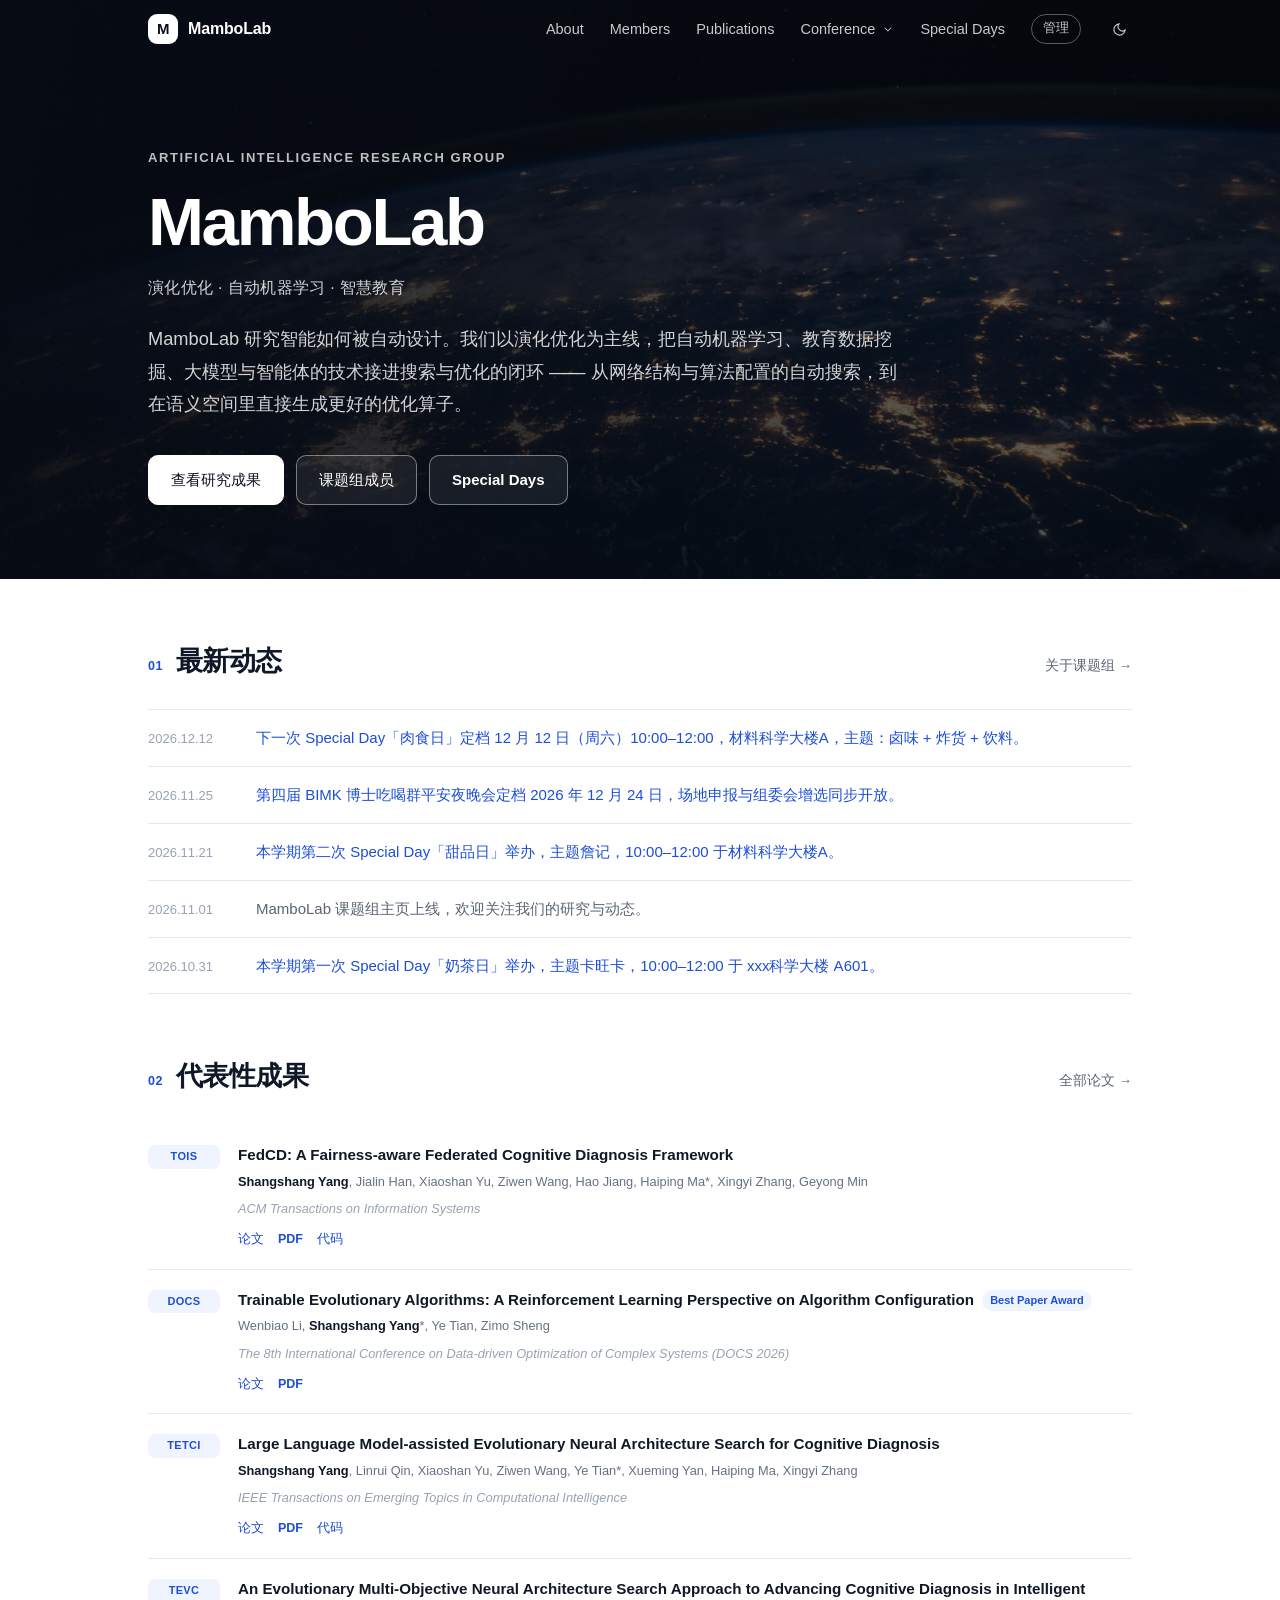
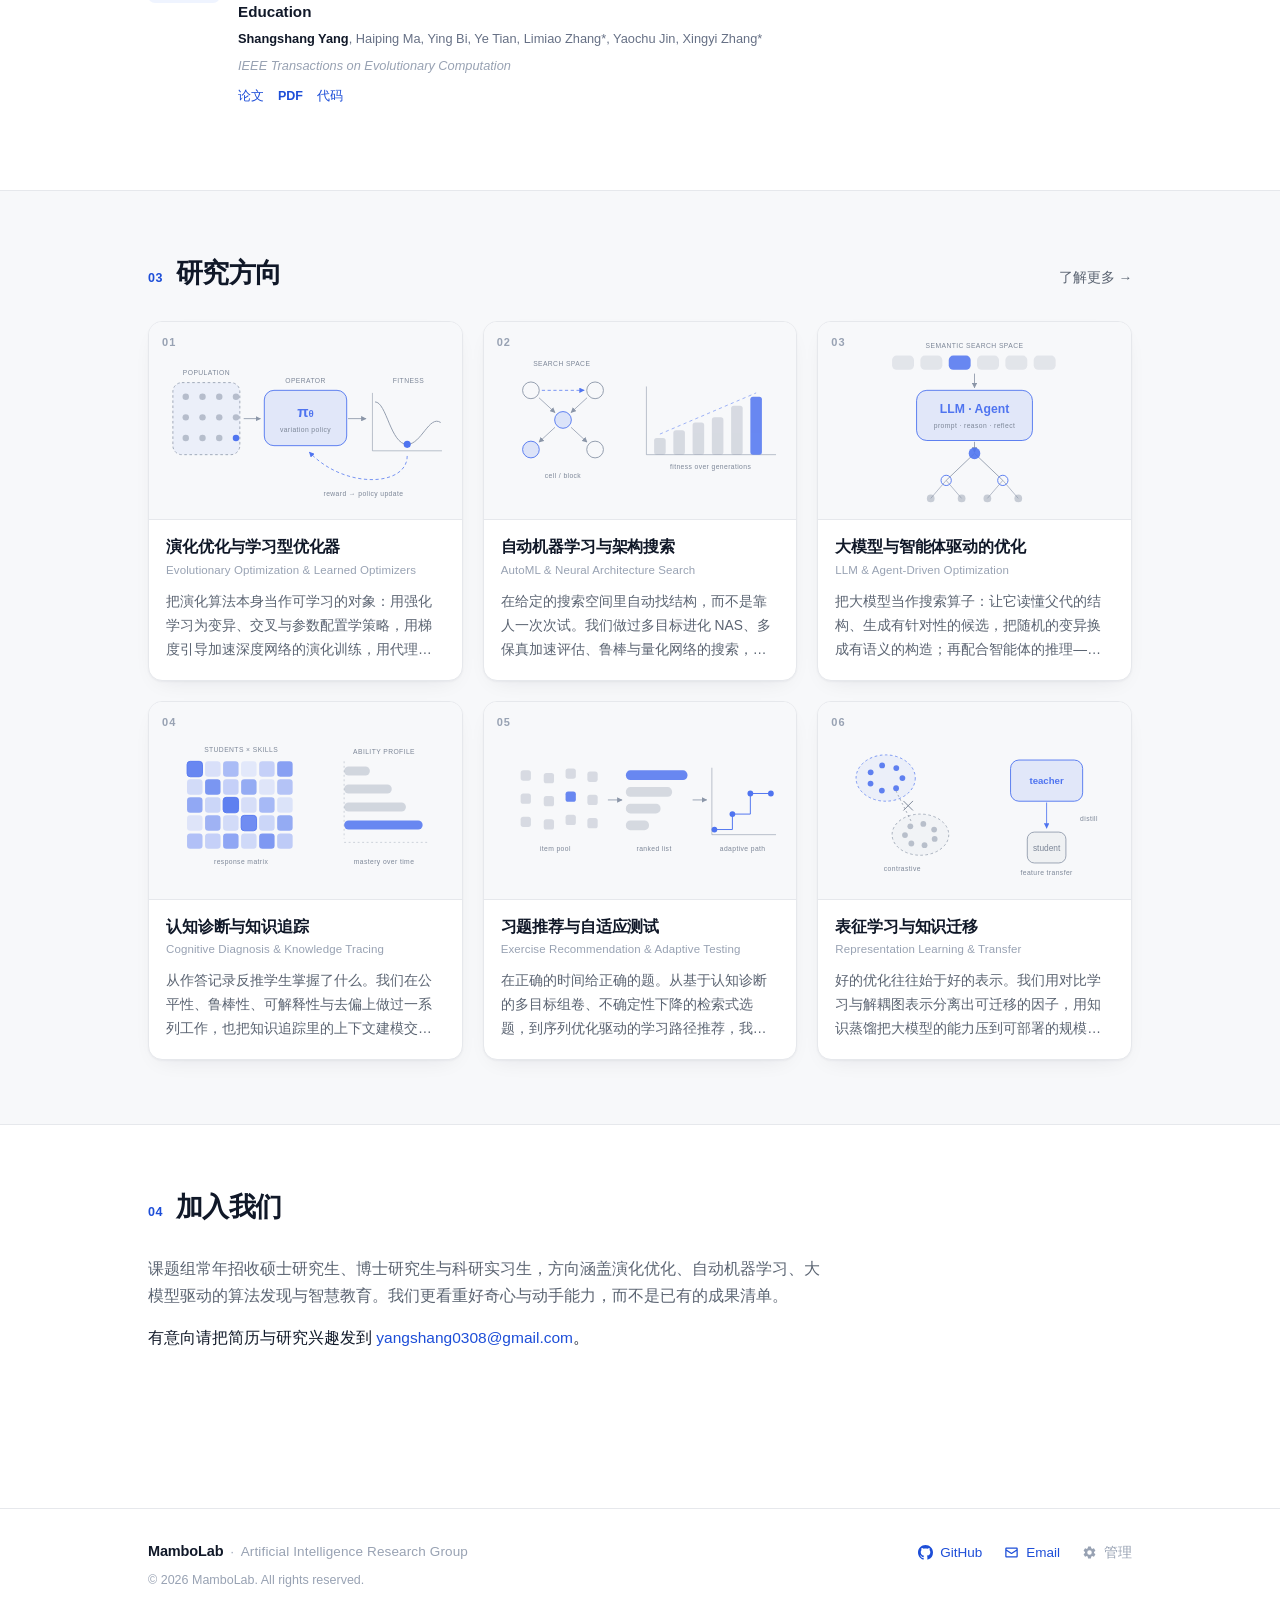
==== index.html @ 3bbcbee8 "按会议命名格式更新平安夜晚会英文全称" ====
<!DOCTYPE html>
<html lang="zh-CN">
<head>
<meta charset="UTF-8">
<meta name="viewport" content="width=device-width, initial-scale=1">
<title>MamboLab · Artificial Intelligence Research Group</title>
<meta name="description" content="MamboLab 人工智能研究组 —— 演化优化、自动机器学习与智慧教育">
<link rel="stylesheet" href="assets/style.css?v=20261125i">
<link rel="icon" href="data:image/svg+xml,<svg xmlns='http://www.w3.org/2000/svg' viewBox='0 0 100 100'><rect width='100' height='100' rx='22' fill='%23111'/><text x='50' y='68' font-size='54' font-family='sans-serif' font-weight='700' fill='%23fff' text-anchor='middle'>M</text></svg>">
<script>try{var t=localStorage.getItem('ml-theme');if(t)document.documentElement.setAttribute('data-theme',t)}catch(e){}</script>
</head>
<body class="has-hero">

<header class="nav">
  <div class="nav-inner">
    <a class="brand" href="index.html"><span class="brand-mark">M</span><span class="brand-text">MamboLab</span></a>
    <nav class="nav-links">
      <a href="about.html">About</a>
      <a href="members.html">Members</a>
      <a href="publications.html">Publications</a>
      <div class="dd dd-conf">
        <a href="conference.html">Conference</a>
        <button class="dd-caret" type="button" aria-label="展开 Conference 活动列表" aria-expanded="false" aria-haspopup="true"></button>
        <div class="dd-menu" role="menu">
          <p class="dd-label">Conference · 系列活动</p>
          <a class="dd-item" href="conference.html" role="menuitem">
            <span class="dd-item-t">Christmas Eve Banquet</span>
            <span class="dd-item-d">BIMK 博士吃喝群平安夜晚会 · 2023 起每年 12.24</span>
          </a>
          <p class="dd-more">更多活动筹备中</p>
        </div>
      </div>
      <a href="special-days.html">Special Days</a>
      <a class="admin-link" href="admin.html">管理</a>
            <button class="icon-btn" id="theme-toggle" aria-label="切换深浅色"></button>
    </nav>
  </div>
</header>

<main>
  <section class="hero on-dark">
    <div class="wrap">
      <p class="hero-kind">Artificial Intelligence Research Group</p>
      <h1>MamboLab</h1>
      <p class="zh" data-site="tagline">演化优化 · 自动机器学习 · 智慧教育</p>
      <p class="lede" data-site="description"></p>
      <div class="hero-actions">
        <a class="btn btn-primary" href="publications.html">查看研究成果</a>
        <a class="btn" href="members.html">课题组成员</a>
        <a class="btn" href="special-days.html">Special Days</a>
      </div>
    </div>
  </section>

  <section class="section">
    <div class="wrap">
      <div class="section-head">
        <h2><span class="num">01</span>最新动态</h2>
        <a class="more" href="about.html">关于课题组 →</a>
      </div>
      <ul class="news" id="news-list"></ul>
    </div>
  </section>

  <section class="section section-flush">
    <div class="wrap">
      <div class="section-head">
        <h2><span class="num">02</span>代表性成果</h2>
        <a class="more" href="publications.html">全部论文 →</a>
      </div>
      <div id="selected-pubs"></div>
    </div>
  </section>

  <section class="section section-alt">
    <div class="wrap">
      <div class="section-head">
        <h2><span class="num">03</span>研究方向</h2>
        <a class="more" href="about.html">了解更多 →</a>
      </div>
      <div class="research-grid compact" id="research-home"></div>
    </div>
  </section>

  <section class="section">
    <div class="wrap">
      <div class="section-head"><h2><span class="num">04</span>加入我们</h2></div>
      <p style="color:var(--fg-soft);font-size:15.5px;max-width:44em" data-site="join_text"></p>
      <p style="font-size:15.5px">有意向请把简历与研究兴趣发到
        <a href="mailto:yangshang0308@gmail.com" data-site-href="email" data-site="email">yangshang0308@gmail.com</a>。
      </p>
    </div>
  </section>
</main>

<footer class="footer">
  <div class="wrap-wide footer-inner">
    <div class="foot-id">
      <p class="foot-title"><span class="foot-name">MamboLab</span><span class="foot-sep">·</span><span class="foot-sub">Artificial Intelligence Research Group</span></p>
      <p class="foot-copy">© <span data-year></span> MamboLab. All rights reserved.</p>
    </div>
    <nav class="foot-links">
      <a class="foot-link" href="https://github.com/MamboAILab" target="_blank" rel="noopener">
        <svg class="foot-ico" viewBox="0 0 16 16" aria-hidden="true"><path fill="currentColor" d="M8 0C3.58 0 0 3.58 0 8c0 3.54 2.29 6.53 5.47 7.59.4.07.55-.17.55-.38 0-.19-.01-.82-.01-1.49-2.01.37-2.53-.49-2.69-.94-.09-.23-.48-.94-.82-1.13-.28-.15-.68-.52-.01-.53.63-.01 1.08.58 1.23.82.72 1.21 1.87.87 2.33.66.07-.52.28-.87.51-1.07-1.78-.2-3.64-.89-3.64-3.95 0-.87.31-1.59.82-2.15-.08-.2-.36-1.02.08-2.12 0 0 .67-.21 2.2.82.64-.18 1.32-.27 2-.27.68 0 1.36.09 2 .27 1.53-1.04 2.2-.82 2.2-.82.44 1.1.16 1.92.08 2.12.51.56.82 1.27.82 2.15 0 3.07-1.87 3.75-3.65 3.95.29.25.54.73.54 1.48 0 1.07-.01 1.93-.01 2.2 0 .21.15.46.55.38A8.013 8.013 0 0 0 16 8c0-4.42-3.58-8-8-8z"/></svg><span>GitHub</span>
      </a>
      <a class="foot-link" href="mailto:yangshang0308@gmail.com" data-site-href="email">
        <svg class="foot-ico" viewBox="0 0 24 24" aria-hidden="true"><path fill="currentColor" d="M20 4H4c-1.1 0-2 .9-2 2v12c0 1.1.9 2 2 2h16c1.1 0 2-.9 2-2V6c0-1.1-.9-2-2-2zm0 2v1.2l-8 5-8-5V6h16zM4 18V9.6l7.45 4.66a1 1 0 0 0 1.1 0L20 9.6V18H4z"/></svg><span>Email</span>
      </a>
      <a class="foot-link foot-link-quiet" href="admin.html">
        <svg class="foot-ico" viewBox="0 0 24 24" aria-hidden="true"><path fill="currentColor" d="M19.14 12.94c.04-.3.06-.61.06-.94s-.02-.64-.07-.94l2.03-1.58a.48.48 0 0 0 .12-.61l-1.92-3.32a.48.48 0 0 0-.59-.21l-2.39.96a7.1 7.1 0 0 0-1.63-.94l-.36-2.54a.47.47 0 0 0-.47-.4h-3.84a.47.47 0 0 0-.47.4l-.36 2.54c-.59.24-1.13.56-1.63.94l-2.39-.96a.48.48 0 0 0-.59.21L2.72 8.87a.48.48 0 0 0 .12.61l2.03 1.58c-.05.3-.09.63-.09.94s.02.64.07.94l-2.03 1.58a.48.48 0 0 0-.12.61l1.92 3.32c.12.22.37.29.59.21l2.39-.96c.5.38 1.04.7 1.63.94l.36 2.54c.05.24.24.4.47.4h3.84c.23 0 .42-.16.47-.4l.36-2.54c.59-.24 1.13-.56 1.63-.94l2.39.96c.22.08.47 0 .59-.21l1.92-3.32a.48.48 0 0 0-.12-.61l-2.03-1.58zM12 15.6A3.6 3.6 0 1 1 12 8.4a3.6 3.6 0 0 1 0 7.2z"/></svg><span>管理</span>
      </a>
    </nav>
  </div>
</footer>

<script src="data/site.js"></script>
<script src="data/news.js"></script>
<script src="data/members.js"></script>
<script src="data/publications.js"></script>
<script src="data/special-days.js"></script>
<script src="assets/data-loader.js"></script>
<script src="assets/app.js?v=20261125i"></script>
</body>
</html>
---- assets/style.css ----
/* MamboLab · 视觉语言沿用第一版（蓝强调色 + 卡片 + 大留白），内容结构沿用分页学术站 */

:root {
  --bg: #ffffff;
  --bg-soft: #f7f8fa;
  --bg-alt: #f7f8fa;
  --fg: #101828;
  --fg-soft: #5b6472;
  --muted: #667085;
  --faint: #98a2b3;
  --border: #e6e8ec;
  --line: #e6e8ec;
  --accent: #1d4ed8;
  --accent-soft: #eff4ff;
  --pill: #f2f4f8;
  --radius: 14px;
  --radius-sm: 10px;
  --shadow: 0 1px 2px rgba(16, 24, 40, .04), 0 8px 24px -12px rgba(16, 24, 40, .12);
  --shadow-lift: 0 2px 6px rgba(16, 24, 40, .06), 0 18px 36px -18px rgba(16, 24, 40, .2);
  --maxw: 1040px;
  --maxw-wide: 1040px;
  --maxw-narrow: 800px;
  --ease: cubic-bezier(.2, .7, .3, 1);
}

html[data-theme="dark"] {
  --bg: #0b0d10;
  --bg-soft: #111418;
  --bg-alt: #111418;
  --fg: #eceef1;
  --fg-soft: #a2aab6;
  --muted: #9aa3b0;
  --faint: #6b7480;
  --border: #232830;
  --line: #232830;
  --accent: #7aa2ff;
  --accent-soft: #16213a;
  --pill: #1a1f26;
  --shadow: 0 1px 2px rgba(0, 0, 0, .3), 0 8px 24px -12px rgba(0, 0, 0, .6);
  --shadow-lift: 0 2px 6px rgba(0, 0, 0, .4), 0 18px 36px -18px rgba(0, 0, 0, .7);
}

@media (prefers-color-scheme: dark) {
  html:not([data-theme="light"]) {
    --bg: #0b0d10;
    --bg-soft: #111418;
    --bg-alt: #111418;
    --fg: #eceef1;
    --fg-soft: #a2aab6;
    --muted: #9aa3b0;
    --faint: #6b7480;
    --border: #232830;
    --line: #232830;
    --accent: #7aa2ff;
    --accent-soft: #16213a;
    --pill: #1a1f26;
    --shadow: 0 1px 2px rgba(0, 0, 0, .3), 0 8px 24px -12px rgba(0, 0, 0, .6);
    --shadow-lift: 0 2px 6px rgba(0, 0, 0, .4), 0 18px 36px -18px rgba(0, 0, 0, .7);
  }
}

* { box-sizing: border-box; }

html { scroll-behavior: smooth; overflow-x: clip; }

body {
  margin: 0;
  background: var(--bg);
  color: var(--fg);
  font-family: -apple-system, BlinkMacSystemFont, "Segoe UI", "PingFang SC",
    "Hiragino Sans GB", "Microsoft YaHei", "Helvetica Neue", Arial, sans-serif;
  font-size: 16px;
  line-height: 1.72;
  -webkit-font-smoothing: antialiased;
}

a { color: var(--accent); text-decoration: none; }
a:hover { text-decoration: underline; text-underline-offset: 2px; }

h1, h2, h3, h4 { font-weight: 650; line-height: 1.35; letter-spacing: -.015em; }
p { margin: 0 0 1rem; }
img { max-width: 100%; display: block; }

.wrap { max-width: var(--maxw); margin: 0 auto; padding: 0 28px; }
.wrap-wide { max-width: var(--maxw-wide); margin: 0 auto; padding: 0 28px; }
.wrap-narrow { max-width: var(--maxw-narrow); }

/* ---------- 导航 ---------- */
.nav {
  --nav-fg: var(--fg-soft);
  --nav-fg-strong: var(--fg);
  --nav-active: var(--accent);
  --nav-line: var(--line);
  --nav-mark-bg: var(--fg);
  --nav-mark-fg: var(--bg);
  --nav-bg: color-mix(in srgb, var(--bg) 84%, transparent);
  position: sticky; top: 0; z-index: 50;
  background: var(--nav-bg);
  backdrop-filter: saturate(180%) blur(14px);
  -webkit-backdrop-filter: saturate(180%) blur(14px);
  border-bottom: 1px solid var(--nav-line);
  transition: background .2s var(--ease), border-color .2s var(--ease);
}
.nav-inner {
  max-width: var(--maxw-wide); margin: 0 auto; padding: 14px 28px;
  display: flex; align-items: center; justify-content: space-between; gap: 20px;
}
.brand { display: flex; align-items: center; gap: 10px; color: var(--nav-fg-strong); }
.brand:hover { text-decoration: none; }
.brand-mark {
  width: 30px; height: 30px; border-radius: 9px; background: var(--nav-mark-bg); color: var(--nav-mark-fg);
  display: grid; place-items: center; font-size: 15px; font-weight: 700; letter-spacing: -.02em;
  transition: background .2s var(--ease), color .2s var(--ease);
}
.brand-text { font-weight: 650; font-size: 16px; letter-spacing: -.01em; }
.nav-links { display: flex; align-items: center; gap: 26px; }
.nav-links > a, .nav-links > .dd > button {
  color: var(--nav-fg); font-size: 14.5px; font-weight: 500; background: none; border: 0; padding: 0;
  font-family: inherit; cursor: pointer; transition: color .15s;
}
.nav-links > a:hover, .nav-links > .dd > button:hover { color: var(--nav-fg-strong); text-decoration: none; }
.nav-links > a.active { color: var(--nav-active); font-weight: 600; }
.nav-links > a.admin-link {
  font-size: 12.5px; font-weight: 500; color: var(--nav-fg);
  border: 1px solid var(--nav-line); padding: 3px 11px; border-radius: 999px;
  transition: .15s;
}
.nav-links > a.admin-link:hover {
  color: var(--accent); border-color: var(--accent); background: var(--accent-soft);
  text-decoration: none;
}

.icon-btn {
  background: none; border: 0; cursor: pointer; color: var(--nav-fg);
  padding: 5px; display: grid; place-items: center; border-radius: 8px; transition: .15s;
}
.icon-btn:hover { color: var(--nav-fg-strong); background: var(--bg-soft); }
.nav-links > a.icon-btn { padding: 5px; display: grid; place-items: center; font-size: 0; }
.nav-links > a.icon-btn:hover { color: var(--accent); background: var(--accent-soft); text-decoration: none; }

.dd { position: relative; }
.dd > button { display: flex; align-items: center; gap: 5px; }
.dd > button::after {
  content: ""; width: 4px; height: 4px; border-right: 1.2px solid currentColor;
  border-bottom: 1.2px solid currentColor; transform: rotate(45deg) translateY(-2px);
}
.dd-menu {
  position: absolute; top: calc(100% + 14px); left: 50%; transform: translateX(-50%) translateY(-4px);
  background: var(--bg); border: 1px solid var(--line); border-radius: 12px;
  padding: 6px; min-width: 186px; box-shadow: 0 4px 8px rgba(16, 24, 40, .06), 0 20px 40px -16px rgba(16, 24, 40, .28);
  opacity: 0; visibility: hidden; transition: .16s var(--ease);
}
html[data-theme="dark"] .dd-menu { box-shadow: 0 4px 8px rgba(0, 0, 0, .4), 0 20px 40px -16px rgba(0, 0, 0, .7); }
.dd:hover .dd-menu, .dd:focus-within .dd-menu, .dd.open .dd-menu {
  opacity: 1; visibility: visible; transform: translateX(-50%) translateY(0);
}
.dd-menu a { display: block; padding: 8px 11px; border-radius: 8px; font-size: 13.5px; color: var(--fg-soft); }
.dd-menu a:hover { background: var(--bg-soft); text-decoration: none; color: var(--fg); }
.dd-menu .dd-label {
  font-size: 11.5px; color: var(--faint); padding: 7px 11px 4px; letter-spacing: .04em;
}
.dd-menu .dd-sub { padding-left: 11px; }

/* Conference 下拉：正文是链接，旁边一个小箭头开合系列活动列表 */
.dd-conf { display: flex; align-items: center; gap: 4px; }
.dd-conf > a {
  color: var(--nav-fg); font-size: 14.5px; font-weight: 500; transition: color .15s;
}
.dd-conf > a:hover { color: var(--nav-fg-strong); text-decoration: none; }
.dd-conf > a.active { color: var(--nav-active); font-weight: 600; }
.dd-conf > .dd-caret {
  width: 15px; height: 22px; padding: 0; border: 0; background: none; cursor: pointer;
  color: var(--nav-fg); display: grid; place-items: center; border-radius: 5px;
}
.dd-conf > .dd-caret::after {
  width: 4px; height: 4px; transition: transform .18s var(--ease);
}
.dd-conf > .dd-caret:hover { color: var(--nav-fg-strong); }
.dd-conf.open > .dd-caret::after { transform: rotate(225deg) translate(-1px, -1px); }
/* 让指针从链接移到菜单的 14px 空隙也不会断开悬停 */
.dd-conf::before { content: ""; position: absolute; left: 0; right: 0; top: 100%; height: 16px; }
.dd-conf .dd-menu { min-width: 286px; padding: 7px; }
.dd-conf .dd-menu .dd-label { margin: 0; font-size: 10.5px; letter-spacing: .1em; text-transform: uppercase; }
.dd-conf .dd-item { padding: 10px 12px; }
.dd-conf .dd-item-t { display: block; font-size: 14px; font-weight: 600; color: var(--fg); letter-spacing: -.01em; }
.dd-conf .dd-item-d { display: block; margin-top: 3px; font-size: 12px; line-height: 1.6; color: var(--muted); }
.dd-conf .dd-more {
  margin: 4px 0 0; padding: 7px 12px 5px; border-top: 1px dashed var(--line);
  font-size: 11.5px; color: var(--faint);
}

@media (max-width: 760px) {
  .nav-inner { padding: 12px 20px; }
  .nav-links { gap: 14px; }
  .nav-links > a, .nav-links > .dd > button, .dd-conf > a { font-size: 13px; }
  .brand-text { display: none; }
  /* 下拉菜单在窄屏改为右对齐，否则绝对定位会撑破视口 */
  .dd-menu { left: auto; right: -12px; transform: translateY(-4px); min-width: 200px; }
  .dd:hover .dd-menu, .dd:focus-within .dd-menu, .dd.open .dd-menu { transform: translateY(0); }
  .dd-conf .dd-menu { min-width: min(300px, calc(100vw - 32px)); right: -8px; }
}

/* 小屏：导航只留四个主入口，「管理」移到页脚，避免撑破视口 */
@media (max-width: 620px) {
  .nav-inner { padding: 10px 16px; gap: 10px; }
  .nav-links { gap: 11px; }
  .nav-links > a, .nav-links > .dd > button, .dd-conf > a { font-size: 12.5px; }
  .nav-links > a.admin-link { display: none; }
  .brand-mark { width: 27px; height: 27px; font-size: 13px; border-radius: 8px; }
}

/* ---------- 首页首屏 ---------- */
.hero { padding: 96px 0 74px; position: relative; overflow: clip; }
.hero > .wrap { position: relative; z-index: 2; }

/* 背景图层（可选，由 site.js 的 hero 配置注入） */
.hero-bg { position: absolute; inset: 0; z-index: 0; }
.hero-bg img {
  width: 100%; height: 100%; object-fit: cover; object-position: center;
  display: block; transform: scale(1.02);
}
.hero-bg::after { content: ""; position: absolute; inset: 0; }
.hero-bg.scrim-dark::after {
  background:
    linear-gradient(90deg, rgba(7, 11, 20, .93) 0%, rgba(7, 11, 20, .74) 42%, rgba(7, 11, 20, .34) 100%),
    linear-gradient(180deg, rgba(7, 11, 20, .35) 0%, rgba(7, 11, 20, .12) 45%, rgba(7, 11, 20, .5) 100%);
}
.hero-bg.scrim-full::after {
  background: linear-gradient(180deg, rgba(7, 11, 20, .9) 0%, rgba(7, 11, 20, .68) 52%, rgba(7, 11, 20, .55) 100%);
}
.hero-bg.scrim-light::after {
  background:
    linear-gradient(90deg, rgba(255, 255, 255, .97) 0%, rgba(255, 255, 255, .88) 44%, rgba(255, 255, 255, .58) 100%);
}
.hero-bg.scrim-gradient::after {
  background:
    radial-gradient(120% 120% at 8% 12%, rgba(29, 78, 216, .55) 0%, rgba(9, 14, 32, 0) 55%),
    radial-gradient(90% 90% at 88% 90%, rgba(12, 74, 110, .55) 0%, rgba(9, 14, 32, 0) 58%),
    linear-gradient(120deg, #0a1020 0%, #101a34 46%, #0b1226 100%);
}

/* 深色背景上的文字配色 */
.hero.on-dark { color: #fff; }
.hero.on-dark h1 { color: #fff; }
.hero.on-dark .hero-kind { color: rgba(255, 255, 255, .74); }
.hero.on-dark .zh, .hero.on-dark .lede { color: rgba(255, 255, 255, .82); }
.hero.on-dark .btn {
  color: #fff; border-color: rgba(255, 255, 255, .42); background: rgba(255, 255, 255, .07);
}
.hero.on-dark .btn:hover { border-color: rgba(255, 255, 255, .8); background: rgba(255, 255, 255, .14); color: #fff; }
.hero.on-dark .btn-primary { background: #fff; border-color: #fff; color: #0b1020; }
.hero.on-dark .btn-primary:hover { background: rgba(255, 255, 255, .9); color: #0b1020; }

/* 首页：首屏是深色大图时，导航在顶部透明融入首屏 */
body.has-hero .hero {
  margin-top: calc(-1 * var(--nav-h, 60px));
  padding-top: calc(88px + var(--nav-h, 60px));
}
body.has-hero .nav.is-top {
  --nav-fg: rgba(255, 255, 255, .78);
  --nav-fg-strong: #fff;
  --nav-active: #d7e4ff;
  --nav-line: transparent;
  --nav-mark-bg: #fff;
  --nav-mark-fg: #0b1020;
  --nav-bg: transparent;
  backdrop-filter: none;
  -webkit-backdrop-filter: none;
}
body.has-hero .nav.is-top .admin-link { border-color: rgba(255, 255, 255, .34); }
body.has-hero .nav.is-top .admin-link:hover { color: #0b1020; background: #fff; border-color: #fff; }
body.has-hero .nav.is-top .icon-btn:hover,
body.has-hero .nav.is-top .nav-links > a.icon-btn:hover { color: #fff; background: rgba(255, 255, 255, .16); }
.hero-kind {
  margin: 0 0 18px; font-size: 13px; font-weight: 600;
  letter-spacing: .12em; text-transform: uppercase; color: var(--accent);
}
.hero h1 {
  margin: 0; font-size: clamp(2.6rem, 6.6vw, 4.2rem);
  line-height: 1.05; letter-spacing: -.035em; font-weight: 700;
}
.hero .zh { margin: 16px 0 0; font-size: 16px; color: var(--fg-soft); letter-spacing: .02em; }
.hero .lede {
  margin: 22px 0 0; max-width: 42em;
  font-size: clamp(1.02rem, 1.8vw, 1.14rem); color: var(--fg-soft); line-height: 1.78;
}
.hero-actions { margin-top: 34px; display: flex; gap: 12px; flex-wrap: wrap; }

.btn {
  display: inline-flex; align-items: center; gap: 6px; padding: 11px 22px; border-radius: 10px;
  font-size: 15px; font-weight: 550; border: 1px solid var(--line); color: var(--fg); background: transparent;
  transition: transform .15s var(--ease), background .15s, border-color .15s, color .15s;
}
.btn:hover { text-decoration: none; border-color: var(--faint); transform: translateY(-1px); color: var(--fg); }
.btn-primary { background: var(--fg); border-color: var(--fg); color: var(--bg); }
.btn-primary:hover { opacity: .9; color: var(--bg); }
@media (max-width: 560px) {
  .btn { padding: 9px 16px; font-size: 14px; }
  .hero-actions { gap: 10px; }
}

/* ---------- 区块 ---------- */
.section { padding: 64px 0; }
.section-flush { padding-top: 0; }
.section-alt { background: var(--bg-soft); border-block: 1px solid var(--line); }
.section-head {
  display: flex; align-items: baseline; justify-content: space-between; gap: 16px;
  margin-bottom: 30px; padding: 0; border: 0;
}
.section-head h2 {
  font-size: clamp(1.35rem, 2.4vw, 1.7rem); margin: 0; letter-spacing: -.02em;
  display: flex; align-items: baseline; gap: 13px;
}
.section-head .num {
  font-size: 12.5px; font-weight: 700; color: var(--accent);
  letter-spacing: .04em; font-variant-numeric: tabular-nums;
}
.section-head .more { font-size: 13.5px; font-weight: 500; color: var(--fg-soft); white-space: nowrap; }
.section-head .more:hover { color: var(--accent); text-decoration: none; }

.page-head { padding: 62px 0 30px; }
.page-head h1 {
  font-size: clamp(2rem, 4.4vw, 2.6rem); margin: 0 0 10px;
  letter-spacing: -.03em; font-weight: 700; line-height: 1.15;
}
.page-head p { color: var(--fg-soft); margin: 0; font-size: 15px; max-width: 48em; }

/* ---------- 新闻列表 ---------- */
.news { list-style: none; margin: 0; padding: 0; border-top: 1px solid var(--line); }
.news li {
  display: flex; gap: 22px; padding: 15px 0; border-bottom: 1px solid var(--line);
  align-items: baseline;
}
.news .date {
  font-size: 13px; color: var(--faint); font-variant-numeric: tabular-nums; flex: 0 0 86px;
}
.news .text { font-size: 15px; color: var(--fg-soft); }
@media (max-width: 560px) {
  .news li { flex-direction: column; gap: 3px; }
  .news .date { flex: none; }
}

/* ---------- 研究方向 ---------- */
.research-lead {
  font-size: 15.5px; line-height: 1.8; color: var(--fg-soft);
  max-width: 46em; margin: 0 0 26px;
}
.research-grid {
  display: grid; grid-template-columns: repeat(3, 1fr); gap: 20px;
  background: none; border: 0; border-radius: 0; overflow: visible;
}
.rc {
  display: flex; flex-direction: column;
  background: var(--bg); border: 1px solid var(--line); border-radius: var(--radius);
  overflow: hidden; box-shadow: var(--shadow);
  transition: transform .2s var(--ease), box-shadow .2s var(--ease), border-color .2s var(--ease);
}
.rc:hover { transform: translateY(-3px); box-shadow: var(--shadow-lift); border-color: var(--faint); }

.rc-fig {
  position: relative; background: var(--bg-soft);
  border-bottom: 1px solid var(--line); padding: 4px 2px 0;
}
.rc-fig img { width: 100%; height: auto; display: block; }
.rc-num {
  position: absolute; top: 11px; left: 13px;
  font-size: 11px; font-weight: 600; letter-spacing: .1em;
  color: var(--faint); font-variant-numeric: tabular-nums;
}

.rc-body { padding: 17px 19px 19px; display: flex; flex-direction: column; flex: 1; }
.rc-body h3 { font-size: 1.03rem; margin: 0 0 4px; letter-spacing: -.01em; }
.rc-en {
  font-size: 11.5px; color: var(--faint); letter-spacing: .01em;
  text-transform: none; margin: 0 0 11px; line-height: 1.5;
}
.rc-desc { font-size: 13.8px; color: var(--fg-soft); margin: 0; line-height: 1.74; }
.rc-tags {
  list-style: none; display: flex; flex-wrap: wrap; gap: 6px;
  margin: 14px 0 0; padding: 0;
}
.rc-tags li {
  font-size: 11px; color: var(--muted); background: var(--pill);
  border-radius: 999px; padding: 2.5px 9px; line-height: 1.5;
}

/* 首页：只留标题 + 一句话，紧凑一些 */
.research-grid.compact .rc-body { padding: 15px 17px 17px; }
.research-grid.compact .rc-desc {
  display: -webkit-box; -webkit-line-clamp: 3; -webkit-box-orient: vertical;
  overflow: hidden; padding-bottom: 1px;
}

.research-note {
  margin: 22px 0 0; padding: 15px 18px;
  border-left: 2px solid var(--accent); border-radius: 0 10px 10px 0;
  background: var(--accent-soft); font-size: 13.6px; line-height: 1.75; color: var(--fg-soft);
}

@media (max-width: 900px) {
  .research-grid { grid-template-columns: repeat(2, 1fr); gap: 16px; }
}
@media (max-width: 640px) {
  .research-grid { grid-template-columns: 1fr; }
}

/* ---------- 成员 ---------- */
.group-title {
  font-size: 13px; font-weight: 600; letter-spacing: .06em; color: var(--faint);
  margin: 38px 0 16px; text-transform: none; display: flex; align-items: center; gap: 12px;
}
.group-title:first-child { margin-top: 0; }
.group-title::after { content: ""; flex: 1; height: 1px; background: var(--line); }

.people { display: grid; grid-template-columns: repeat(auto-fill, minmax(212px, 1fr)); gap: 20px; }
.person {
  display: flex; flex-direction: column; align-items: center; text-align: center;
  background: var(--bg); border: 1px solid var(--line); border-radius: var(--radius);
  padding: 26px 20px 24px; box-shadow: var(--shadow);
  transition: transform .18s var(--ease), box-shadow .18s var(--ease);
}
.person:hover { transform: translateY(-3px); box-shadow: var(--shadow-lift); }
.avatar {
  width: 88px; height: 88px; margin: 0 0 16px; border-radius: 50%; flex: none; overflow: hidden;
  background: var(--accent-soft); color: var(--accent); display: grid; place-items: center;
  font-size: 24px; font-weight: 650; letter-spacing: -.02em;
  box-shadow: 0 0 0 1px var(--line), 0 8px 20px -14px rgba(16, 24, 40, .45);
}
.avatar img { width: 100%; height: 100%; object-fit: cover; display: block; transition: transform .4s var(--ease); }
.person:hover .avatar img { transform: scale(1.04); }
.person h3 { font-size: 15.5px; margin: 0 0 4px; font-weight: 600; }
.person .role { font-size: 12.5px; color: var(--accent); font-weight: 550; margin: 0 0 6px; }
.person .meta { font-size: 12.5px; color: var(--faint); margin: 0; line-height: 1.6; }
.person .links { font-size: 12.5px; margin-top: 11px; display: flex; gap: 14px; justify-content: center; }
.person .links a { font-weight: 550; }

/* ---------- 论文 ---------- */
.filters { display: flex; gap: 8px; flex-wrap: wrap; margin-bottom: 8px; }
.chip {
  font-size: 13px; padding: 6px 15px; border-radius: 999px; border: 1px solid var(--line);
  background: var(--bg); color: var(--fg-soft); cursor: pointer; font-family: inherit;
  transition: .15s;
}
.chip:hover { border-color: var(--faint); color: var(--fg); }
.chip.on { background: var(--fg); border-color: var(--fg); color: var(--bg); }

.year-label {
  display: flex; align-items: center; gap: 14px;
  font-size: 15px; font-weight: 650; color: var(--fg); margin: 42px 0 2px;
  letter-spacing: .01em; font-variant-numeric: tabular-nums;
}
.year-label::after { content: ""; flex: 1; height: 1px; background: var(--line); }

.pub { display: flex; gap: 18px; padding: 18px 0; border-bottom: 1px solid var(--line); }
.pub:last-child { border-bottom: 0; }
.pub-abbr {
  flex: 0 0 72px; align-self: flex-start; text-align: center;
  font-size: 11px; font-weight: 700; letter-spacing: .03em; color: var(--accent);
  background: var(--accent-soft); border-radius: 7px; padding: 4px 6px; margin-top: 2px;
  line-height: 1.45; font-variant-numeric: tabular-nums;
}
.pub-title { font-size: 15.2px; color: var(--fg); margin: 0 0 5px; font-weight: 550; line-height: 1.55; }
.pub-authors { font-size: 12.8px; color: var(--muted); margin: 0 0 6px; line-height: 1.6; }
.pub-authors b { color: var(--fg); font-weight: 650; }
.pub-venue { font-size: 12.8px; color: var(--faint); font-style: italic; margin: 0; }
.pub-links { display: flex; gap: 14px; margin-top: 9px; flex-wrap: wrap; }
.pub-links a { font-size: 12.5px; font-weight: 550; }
.award {
  display: inline-block; font-size: 11px; font-weight: 600; padding: 2px 8px; border-radius: 999px;
  background: var(--accent-soft); color: var(--accent); margin-left: 8px; vertical-align: 1px;
}
@media (max-width: 620px) {
  .pub { flex-direction: column; gap: 8px; padding: 16px 0; }
  .pub-abbr { align-self: flex-start; flex: 0 0 auto; }
}

/* ---------- Special Day ---------- */
.spd-sec { padding: 6px 0 48px; }
.spd-sec .section-head { margin-bottom: 22px; }
.spd-lead {
  margin: 22px 0 0; max-width: 47em;
  font-size: 14.6px; color: var(--fg-soft); line-height: 1.8;
}
.spd-note { margin: 16px 0 0; max-width: 47em; font-size: 13px; color: var(--faint); line-height: 1.85; }
.spd-lead + .type-grid { margin-top: 26px; }

/* 六种类型 */
.type-grid { display: grid; grid-template-columns: repeat(3, 1fr); gap: 20px; }
.type-card {
  display: flex; flex-direction: column; overflow: hidden;
  border: 1px solid var(--line); border-radius: var(--radius); background: var(--bg);
  box-shadow: var(--shadow);
  transition: transform .18s var(--ease), box-shadow .18s var(--ease);
}
.type-card:hover { transform: translateY(-3px); box-shadow: var(--shadow-lift); }
.type-media { aspect-ratio: 16 / 10; overflow: hidden; background: var(--bg-soft); }
.type-media img { width: 100%; height: 100%; object-fit: cover; transition: transform .5s var(--ease); }
.type-card:hover .type-media img { transform: scale(1.04); }
.type-body { display: flex; flex-direction: column; flex: 1; padding: 18px 20px 20px; }
.type-head { display: flex; align-items: baseline; gap: 9px; flex-wrap: wrap; margin-bottom: 8px; }
.type-head h3 { margin: 0; font-size: 16px; font-weight: 650; letter-spacing: -.01em; }
.type-en { font-size: 11px; color: var(--faint); letter-spacing: .08em; text-transform: uppercase; }
.type-desc { margin: 0; font-size: 13.6px; color: var(--fg-soft); line-height: 1.74; }
.type-note { margin: auto 0 0; padding-top: 13px; font-size: 12.2px; color: var(--faint); }

/* 02 下一次：整块大图卡片 */
.next-hero {
  position: relative; overflow: hidden; border-radius: 18px; color: #fff;
  background: linear-gradient(120deg, #0a1020 0%, #101a34 55%, #0b1226 100%);
  box-shadow: 0 24px 60px -34px rgba(10, 16, 32, .85), inset 0 0 0 1px rgba(255, 255, 255, .07);
}
.nh-bg { position: absolute; inset: 0; pointer-events: none; }
.nh-bg img {
  width: 100%; height: 100%; object-fit: cover;
  transform: scale(1.1); filter: blur(18px) saturate(118%); opacity: .6;
}
.nh-bg::after {
  content: ""; position: absolute; inset: 0;
  background:
    radial-gradient(120% 130% at 6% 0%, rgba(29, 78, 216, .42) 0%, rgba(9, 14, 32, 0) 58%),
    linear-gradient(100deg, rgba(6, 10, 22, .95) 0%, rgba(6, 10, 22, .88) 40%, rgba(6, 10, 22, .62) 72%, rgba(6, 10, 22, .5) 100%);
}
.nh-inner {
  position: relative; z-index: 1;
  display: grid; grid-template-columns: minmax(0, 1.06fr) minmax(0, .94fr);
  gap: 38px; align-items: stretch; padding: 40px 42px;
}
.nh-main { min-width: 0; display: flex; flex-direction: column; justify-content: center; }
.nh-kicker {
  margin: 0; font-size: 11.5px; letter-spacing: .16em; text-transform: uppercase;
  color: rgba(255, 255, 255, .58);
}
.nh-dot { margin: 0 8px; opacity: .6; }
.nh-title { display: flex; align-items: baseline; gap: 12px; flex-wrap: wrap; margin: 13px 0 0; }
.nh-title h3 {
  margin: 0; color: #fff; font-size: clamp(1.85rem, 4vw, 2.5rem);
  font-weight: 700; letter-spacing: -.03em; line-height: 1.1;
}
.nh-en { font-size: 11px; letter-spacing: .14em; text-transform: uppercase; color: rgba(255, 255, 255, .46); }
.nh-theme { margin: 10px 0 0; font-size: 13.8px; color: #b8cdff; }
.cd { display: flex; gap: 9px; margin: 24px 0 0; }
.cd-u {
  display: flex; flex-direction: column; align-items: center; justify-content: center;
  min-width: 82px; padding: 12px 8px 9px; border-radius: 11px;
  background: rgba(255, 255, 255, .08); border: 1px solid rgba(255, 255, 255, .16);
  backdrop-filter: blur(2px);
}
.cd-u b {
  font-size: clamp(1.65rem, 3.4vw, 2.2rem); font-weight: 600; line-height: 1; color: #fff;
  font-variant-numeric: tabular-nums; letter-spacing: -.02em;
}
.cd-u span { margin-top: 7px; font-size: 11px; letter-spacing: .08em; color: rgba(255, 255, 255, .58); }
.cd.is-over .cd-u b { color: rgba(255, 255, 255, .45); }
.cd[hidden], .nh-live[hidden] { display: none; }
.nh-live {
  display: flex; align-items: center; gap: 10px; margin: 24px 0 0;
  font-size: 14.2px; font-weight: 600; color: #fff; letter-spacing: .01em;
}
.nh-live i {
  width: 8px; height: 8px; border-radius: 50%; background: #4ade80; flex: none;
  animation: nhLive 1.9s ease-out infinite;
}
@keyframes nhLive {
  0%   { box-shadow: 0 0 0 0 rgba(74, 222, 128, .55); }
  70%  { box-shadow: 0 0 0 10px rgba(74, 222, 128, 0); }
  100% { box-shadow: 0 0 0 0 rgba(74, 222, 128, 0); }
}
@media (prefers-reduced-motion: reduce) { .nh-live i { animation: none; } }
.nh-meta {
  list-style: none; margin: 22px 0 0; padding: 0;
  display: flex; flex-direction: column; gap: 9px;
  font-size: 13.4px; color: rgba(255, 255, 255, .82); font-variant-numeric: tabular-nums;
}
.nh-meta li { display: flex; align-items: center; gap: 10px; }
.nh-i { width: 15px; height: 15px; flex: none; color: rgba(255, 255, 255, .48); }
.nh-note {
  margin: 16px 0 0; padding-top: 14px; border-top: 1px solid rgba(255, 255, 255, .12);
  font-size: 12.6px; color: rgba(255, 255, 255, .56); line-height: 1.7;
}
.nh-shots { display: grid; gap: 8px; align-self: stretch; min-height: 280px; grid-template-columns: 1fr; grid-template-rows: 1fr; }
.nh-shots[data-c="2"] { grid-template-columns: 1fr 1fr; }
.nh-shots[data-c="3"] { grid-template-columns: 1.35fr 1fr; grid-template-rows: 1fr 1fr; }
.nh-shots[data-c="3"] .nh-shot:first-child { grid-row: span 2; }
.nh-shot {
  position: relative; display: block; overflow: hidden; border-radius: 12px;
  border: 1px solid rgba(255, 255, 255, .18);
  box-shadow: 0 16px 34px -20px rgba(0, 0, 0, .9);
  background: rgba(255, 255, 255, .05);
}
.nh-shot img { width: 100%; height: 100%; object-fit: cover; display: block; transition: transform .5s var(--ease); }
.nh-shot:hover img { transform: scale(1.04); }

.next-list { margin-top: 6px; border-bottom: 1px solid var(--line); }
.next-row {
  display: flex; align-items: center; justify-content: space-between; gap: 16px;
  padding: 13px 2px; border-top: 1px solid var(--line); font-size: 13.6px;
}
.next-row .nm { color: var(--fg); font-weight: 550; }
.next-row .tm { color: var(--faint); font-variant-numeric: tabular-nums; }

.next-empty {
  position: relative; overflow: hidden;
  border: 1px dashed var(--line); border-radius: 18px;
  background:
    radial-gradient(120% 150% at 0% 0%, var(--accent-soft) 0%, transparent 62%),
    var(--bg-soft);
  padding: 40px 42px;
}
.next-empty .ne-tag {
  display: inline-block; margin: 0 0 12px; padding: 3px 10px; border-radius: 999px;
  font-size: 11px; font-weight: 600; letter-spacing: .1em; text-transform: uppercase;
  background: var(--bg); color: var(--faint); box-shadow: inset 0 0 0 1px var(--line);
}
.next-empty h3 { margin: 0 0 7px; font-size: 1.32rem; font-weight: 650; letter-spacing: -.02em; }
.next-empty p { margin: 0; font-size: 14px; color: var(--fg-soft); max-width: 44em; line-height: 1.75; }

/* 学期下拉 */
.spd-picker { display: flex; gap: 8px; align-items: center; flex-wrap: wrap; }
.spd-picker[hidden] { display: none; }
.pick { position: relative; display: inline-flex; align-items: center; }
.pick select {
  appearance: none; -webkit-appearance: none;
  padding: 7px 30px 7px 14px; border-radius: 999px;
  border: 1px solid var(--line); background: var(--bg); color: var(--fg);
  font-family: inherit; font-size: 13px; font-weight: 500; cursor: pointer;
  transition: border-color .15s var(--ease), box-shadow .15s var(--ease);
}
.pick select:hover { border-color: var(--faint); }
.pick select:focus {
  outline: none; border-color: var(--accent);
  box-shadow: 0 0 0 3px var(--accent-soft);
}
.pick::after {
  content: ""; position: absolute; right: 13px; top: 50%;
  width: 6px; height: 6px; pointer-events: none;
  border-right: 1.6px solid var(--faint); border-bottom: 1.6px solid var(--faint);
  transform: translateY(-70%) rotate(45deg);
}

/* 已举办 */
.term-block { scroll-margin-top: calc(var(--nav-h, 60px) + 20px); }
.term-block + .term-block { margin-top: 44px; }
.term-head {
  display: flex; align-items: baseline; justify-content: space-between; gap: 14px;
  margin-bottom: 16px; padding-bottom: 10px; border-bottom: 1px solid var(--line);
}
.term-head h3 { margin: 0; font-size: 15.5px; font-weight: 650; }
.term-head span { font-size: 12.5px; color: var(--faint); font-variant-numeric: tabular-nums; }

.spd-grid { display: grid; grid-template-columns: repeat(auto-fill, minmax(258px, 1fr)); gap: 20px; }
.spd {
  border: 1px solid var(--line); border-radius: var(--radius); overflow: hidden;
  display: flex; flex-direction: column; background: var(--bg); box-shadow: var(--shadow);
  transition: transform .18s var(--ease), box-shadow .18s var(--ease);
}
.spd:hover { transform: translateY(-3px); box-shadow: var(--shadow-lift); }
.spd-cover {
  position: relative; overflow: hidden;
  aspect-ratio: 4 / 3; background: var(--bg-soft); display: grid; place-items: center;
  color: var(--faint); font-size: 12.5px; border-bottom: 1px solid var(--line);
}
.spd-cover img { width: 100%; height: 100%; object-fit: cover; object-position: center 42%; }
/* 多张照片：纵向叠放，JS 每 5 秒切换 .is-on 交叉淡入淡出 */
.spd-cover.is-slide img {
  position: absolute; inset: 0; opacity: 0; transition: opacity .9s ease-in-out;
}
.spd-cover.is-slide img.is-on { opacity: 1; }
@media (prefers-reduced-motion: reduce) {
  .spd-cover.is-slide img { transition: none; }
}
.spd-cover.is-empty {
  background:
    repeating-linear-gradient(45deg, transparent 0 9px, rgba(16, 24, 40, .018) 9px 18px),
    var(--bg-soft);
}
html[data-theme="dark"] .spd-cover.is-empty {
  background:
    repeating-linear-gradient(45deg, transparent 0 9px, rgba(255, 255, 255, .022) 9px 18px),
    var(--bg-soft);
}
.spd-body { padding: 18px; }
.spd-top { display: flex; align-items: center; justify-content: space-between; gap: 10px; margin-bottom: 4px; }
.spd h3 { font-size: 15.5px; margin: 0; font-weight: 600; }
.spd-en { margin: 0 0 7px; font-size: 10.5px; letter-spacing: .08em; text-transform: uppercase; color: var(--faint); }
.spd .spd-theme { font-size: 13px; color: var(--accent); font-weight: 550; margin: 0 0 6px; }
.spd .when { font-size: 12.8px; color: var(--fg-soft); margin: 0; font-variant-numeric: tabular-nums; line-height: 1.65; }
.spd .spd-place { font-size: 12.2px; color: var(--faint); margin: 2px 0 0; line-height: 1.6; }
.spd .note {
  font-size: 12.3px; color: var(--faint); margin: 10px 0 0; line-height: 1.65;
  padding-top: 10px; border-top: 1px dashed var(--line);
}
.badge { font-size: 11px; font-weight: 600; padding: 3px 9px; border-radius: 999px; white-space: nowrap; }
.badge-done { background: var(--pill); color: var(--muted); }

/* ---------- 正文 / 其他 ---------- */
.prose h2 { font-size: 1.3rem; margin: 42px 0 12px; letter-spacing: -.015em; }
.prose h2:first-child { margin-top: 0; }
.prose h3 { font-size: 1.05rem; margin: 26px 0 10px; }
.prose p, .prose li { color: var(--fg-soft); font-size: 15.5px; line-height: 1.78; }
.prose ul { padding-left: 22px; margin: 0 0 1rem; }
.prose li { margin-bottom: 10px; }
.prose li::marker { color: var(--faint); }
.prose strong { color: var(--fg); font-weight: 600; }
.empty { padding: 40px 0; color: var(--faint); font-size: 14px; }

.contact-box {
  border: 1px solid var(--line); border-radius: var(--radius); padding: 22px 24px;
  margin: 14px 0 0; background: var(--bg-soft);
}
.contact-box p { margin: 0 0 10px; font-size: 14.5px; color: var(--fg-soft); }
.contact-box p:last-child { margin-bottom: 0; }
.contact-box .k { color: var(--faint); font-size: 12.5px; display: inline-block; width: 76px; }
.contact-box a.with-ico { color: var(--accent); }

/* 行内小图标（链接） */
.with-ico {
  display: inline-flex; align-items: center; gap: 6px;
  vertical-align: -2px; text-decoration: none;
}
.ico-inline { width: 14px; height: 14px; flex: none; display: block; opacity: .9; }
.with-ico:hover { text-decoration: none; }
.with-ico:hover > span, .with-ico:hover { opacity: .82; }

/* ---------- 页脚 ---------- */
.footer { border-top: 1px solid var(--line); margin-top: 76px; padding: 32px 0 38px; }
.footer-inner {
  display: flex; justify-content: space-between; align-items: flex-start;
  gap: 18px 24px; flex-wrap: wrap;
}
.foot-title {
  display: flex; align-items: baseline; flex-wrap: wrap; gap: 7px;
  margin: 0 0 7px; font-size: 14.5px; line-height: 1.5;
}
.foot-name { color: var(--fg); font-weight: 700; letter-spacing: -.01em; }
.foot-sep { color: var(--faint); font-size: 12px; }
.foot-sub { color: var(--faint); font-size: 13.5px; letter-spacing: .01em; }
.foot-copy { margin: 0; font-size: 12.5px; color: var(--faint); line-height: 1.6; }

.foot-links { display: flex; align-items: center; gap: 22px; flex-wrap: wrap; }
.foot-link {
  display: inline-flex; align-items: center; gap: 7px;
  font-size: 13.5px; font-weight: 500; color: var(--accent);
  transition: color .15s, opacity .15s;
}
.foot-link:hover { text-decoration: none; opacity: .78; }
.foot-ico { width: 15px; height: 15px; flex: none; display: block; }
.foot-link-quiet { color: var(--faint); font-weight: 500; }
.foot-link-quiet:hover { color: var(--fg-soft); opacity: 1; }

/* ---------- 后台管理 ---------- */
.admin-bar { display: flex; gap: 10px; align-items: center; flex-wrap: wrap; margin-bottom: 18px; }
.admin-bar input[type="password"] {
  flex: 1; min-width: 240px; padding: 10px 13px; border-radius: 10px;
  border: 1px solid var(--line); background: var(--bg); color: var(--fg);
  font-family: ui-monospace, SFMono-Regular, Menlo, monospace; font-size: 12.5px;
}
.admin-note { font-size: 12.5px; color: var(--muted); }
.editor-row {
  display: grid; grid-template-columns: repeat(4, 1fr); gap: 12px;
  padding: 16px 0; border-bottom: 1px solid var(--line); align-items: end;
}
.editor-row label { font-size: 11.5px; color: var(--faint); display: block; margin-bottom: 4px; }
.editor-row input, .editor-row select, .editor-row textarea {
  width: 100%; padding: 8px 10px; border-radius: 8px; border: 1px solid var(--line);
  background: var(--bg); color: var(--fg); font-family: inherit; font-size: 13px;
}
.editor-row input:focus, .editor-row select:focus, .editor-row textarea:focus {
  outline: none; border-color: var(--accent); box-shadow: 0 0 0 3px var(--accent-soft);
}
.editor-actions { display: flex; gap: 10px; margin-top: 22px; }
.btn-sm {
  padding: 7px 14px; font-size: 13px; border-radius: 8px; border: 1px solid var(--line);
  background: var(--bg); color: var(--fg-soft); cursor: pointer; font-family: inherit;
  font-weight: 500; transition: .15s;
}
.btn-sm:hover { border-color: var(--faint); color: var(--fg); }
.btn-danger { color: #d1382c; border-color: #f0d0cc; }
html[data-theme="dark"] .btn-danger { color: #ff8a7a; border-color: #5a2a25; }
@media (prefers-color-scheme: dark) {
  html:not([data-theme="light"]) .btn-danger { color: #ff8a7a; border-color: #5a2a25; }
}
.status { font-size: 13px; margin-top: 14px; }
.status.ok { color: #1a7f37; }
.status.err { color: #d1382c; }
@media (max-width: 720px) { .editor-row { grid-template-columns: 1fr 1fr; } }

/* ---------- 响应式 ---------- */
@media (max-width: 900px) {
  .hero { padding: 68px 0 52px; }
  .section { padding: 52px 0; }
  .page-head { padding: 48px 0 26px; }
  .people { grid-template-columns: repeat(auto-fill, minmax(180px, 1fr)); }
  .type-grid { grid-template-columns: repeat(2, 1fr); }
  .nh-inner { gap: 26px; padding: 32px; }
  .nh-shots { height: 250px; }
}
@media (max-width: 640px) {
  .wrap, .wrap-wide { padding: 0 20px; }
  .people, .spd-grid, .type-grid { grid-template-columns: 1fr; }
  .footer { margin-top: 56px; padding: 26px 0 32px; }
  .foot-links { gap: 18px; }
  .foot-sub { font-size: 12.5px; }
  .spd-sec { padding-bottom: 34px; }
  .nh-inner { grid-template-columns: 1fr; gap: 22px; padding: 24px 20px 26px; }
  .nh-shots { height: 200px; min-height: 0; order: 2; }
  .nh-title h3 { font-size: 1.75rem; }
  .cd { gap: 6px; }
  .cd-u { min-width: 0; flex: 1; padding: 10px 4px 8px; }
  .cd-u span { font-size: 10.5px; margin-top: 5px; }
  .nh-meta { font-size: 12.8px; gap: 7px; }
  .next-row { flex-direction: column; align-items: flex-start; gap: 2px; }
  .spd-sec .section-head { flex-wrap: wrap; margin-bottom: 16px; }
  .spd-picker { width: 100%; }
  .pick { flex: 1; }
  .pick select { width: 100%; }
}

/* ---------- Conference（BIMK 平安夜晚会） ---------- */
.cf-hero {
  position: relative; overflow: clip; color: #fff;
  background:
    radial-gradient(900px 420px at 82% -10%, rgba(88, 132, 255, .34), transparent 62%),
    radial-gradient(700px 380px at 8% 110%, rgba(255, 168, 92, .16), transparent 60%),
    linear-gradient(160deg, #0b1020 0%, #111a2e 58%, #0d1424 100%);
  padding: 74px 0 60px;
}
.cf-hero-bg { position: absolute; inset: 0; z-index: 0; pointer-events: none; }
/* 各届主题背景：2026 冬夜蓝金 / 2025 翡翠湖 / 2024 酒红烛光 / 2023 森林绿 */
.cf-hero-bg img {
  position: absolute; inset: 0; width: 100%; height: 100%;
  object-fit: cover; object-position: center;
  opacity: .92;
}
.cf-hero-bg::after {
  content: ""; position: absolute; inset: 0;
  background:
    linear-gradient(90deg, rgba(6, 9, 18, .9) 0%, rgba(6, 9, 18, .66) 42%, rgba(6, 9, 18, .3) 100%),
    linear-gradient(180deg, rgba(6, 9, 18, .18) 0%, rgba(6, 9, 18, .55) 100%);
}
.cf-y2024 { background-color: #2a0f18; }
.cf-y2025 { background-color: #07262c; }
.cf-y2023 { background-color: #0a2620; }
.cf-ghost { z-index: 1; }
.cf-ghost {
  position: absolute; right: -10px; bottom: -56px;
  font-size: clamp(140px, 24vw, 260px); font-weight: 800; letter-spacing: -.06em;
  color: rgba(255, 255, 255, .045); line-height: 1; font-variant-numeric: tabular-nums;
}
.cf-hero-inner { position: relative; z-index: 2; }
.cf-hero-inner:has(.cf-cd) {
  display: grid; grid-template-columns: minmax(0, 1fr) minmax(420px, 520px);
  gap: 20px 42px; align-items: center;
}
.cf-hero-copy { min-width: 0; }
.cf-hero-inner:has(.cf-cd) .cf-actions { grid-column: 1 / -1; margin-top: 0; }
.cf-eyebrow {
  font-size: 12px; letter-spacing: .14em; text-transform: uppercase;
  color: rgba(255, 255, 255, .58); margin: 0 0 14px;
}
.cf-hero h1 {
  font-size: clamp(2.05rem, 5vw, 3.3rem); line-height: 1.12; margin: 0;
  letter-spacing: -.035em; color: #fff; font-weight: 700;
}
.cf-en { margin: 12px 0 0; font-size: 14px; color: rgba(255, 255, 255, .62); letter-spacing: .01em; }
.cf-meta {
  margin: 22px 0 0; display: flex; flex-wrap: wrap; align-items: center;
  gap: 8px 0; font-size: 14px; color: rgba(255, 255, 255, .82);
}
.cf-meta > span + span:not(.cf-state)::before { content: "·"; margin: 0 12px; color: rgba(255, 255, 255, .34); }
.cf-meta .cf-state {
  margin-left: 12px; padding: 2px 10px; border-radius: 999px; font-size: 12px; font-weight: 600;
  background: rgba(126, 231, 175, .16); color: #8ff0bd; border: 1px solid rgba(126, 231, 175, .28);
}
.cf-actions { margin-top: 28px; display: flex; flex-wrap: wrap; gap: 10px; }
.cf-hero .btn { border-color: rgba(255, 255, 255, .26); color: #fff; background: rgba(255, 255, 255, .06); }
.cf-hero .btn:hover { border-color: rgba(255, 255, 255, .6); background: rgba(255, 255, 255, .13); text-decoration: none; }
.cf-hero .btn-primary { background: #fff; border-color: #fff; color: #0b1020; }
.cf-hero .btn-primary:hover { background: rgba(255, 255, 255, .9); color: #0b1020; }

/* 倒计时：大字天数 / 时 / 分 / 秒 */
.cf-cd {
  margin-top: 0; width: 100%; max-width: 520px; justify-self: end;
  padding: 20px 24px 18px; border-radius: 16px;
  background: rgba(255, 255, 255, .055);
  border: 1px solid rgba(255, 255, 255, .16);
  backdrop-filter: blur(6px); -webkit-backdrop-filter: blur(6px);
}
.cf-cd-head { display: flex; align-items: center; gap: 10px; margin-bottom: 14px; }
.cf-cd-tag {
  font-size: 10.5px; font-weight: 700; letter-spacing: .16em; text-transform: uppercase;
  padding: 3px 9px; border-radius: 999px; color: #ffe1ad;
  background: rgba(255, 205, 130, .13); border: 1px solid rgba(255, 205, 130, .3);
}
.cf-cd-to { font-size: 12.5px; color: rgba(255, 255, 255, .68); }
.cf-cd-digits { display: flex; align-items: stretch; gap: 10px; }
.cf-cd-digits[hidden] { display: none; }
.cf-cd-u {
  flex: 1; min-width: 0; text-align: center; padding: 12px 6px 10px;
  border-radius: 12px; background: rgba(9, 13, 26, .42);
  border: 1px solid rgba(255, 255, 255, .1);
}
.cf-cd-u b {
  display: block; font-weight: 700; line-height: 1; letter-spacing: -.03em;
  font-size: clamp(36px, 4.4vw, 58px); color: #fff;
  font-variant-numeric: tabular-nums; font-feature-settings: "tnum";
}
.cf-cd-u span {
  display: block; margin-top: 8px; font-size: 12px; letter-spacing: .18em;
  color: rgba(255, 255, 255, .6);
}
.cf-cd-sep {
  align-self: center; padding-bottom: 18px;
  font-size: 30px; font-weight: 600; color: rgba(255, 255, 255, .26);
}
.cf-cd-time { margin: 14px 0 0; font-size: 13px; color: rgba(255, 255, 255, .86); }
.cf-cd-tz { color: rgba(255, 255, 255, .48); font-size: 12px; }
.cf-cd-left { margin: 3px 0 0; font-size: 12.5px; color: rgba(255, 224, 176, .9); font-variant-numeric: tabular-nums; }
.cf-cd-done { margin: 6px 0 0; font-size: 16px; color: #ffe1ad; }
.cf-cd-done[hidden] { display: none; }
@media (prefers-reduced-motion: no-preference) {
  .cf-cd-sep { animation: cfCdBlink 2s steps(1, end) infinite; }
  @keyframes cfCdBlink { 0%, 60% { opacity: 1; } 61%, 100% { opacity: .3; } }
}

/* 年份切换条：一个下拉代替一排 tab */
.cf-tabs-bar {
  position: sticky; top: var(--nav-h, 58px); z-index: 30;
  background: color-mix(in srgb, var(--bg) 90%, transparent);
  backdrop-filter: saturate(180%) blur(12px);
  -webkit-backdrop-filter: saturate(180%) blur(12px);
  border-bottom: 1px solid var(--line);
}
.cf-tabs { display: flex; align-items: center; gap: 14px; padding: 11px 28px; }
.cf-tabs-label {
  font-size: 11px; letter-spacing: .12em; text-transform: uppercase;
  color: var(--faint); white-space: nowrap;
}
.cf-tabs-hint { margin-left: auto; font-size: 12.5px; color: var(--muted); white-space: nowrap; }

.cf-year { position: relative; }
.cf-year-btn {
  display: flex; align-items: center; gap: 14px; cursor: pointer;
  padding: 7px 13px 7px 15px; border-radius: 11px;
  border: 1px solid var(--line); background: var(--bg); color: var(--fg);
  font-family: inherit; text-align: left; transition: border-color .15s, box-shadow .15s;
}
.cf-year-btn:hover { border-color: color-mix(in srgb, var(--accent) 42%, var(--line)); }
.cf-year-btn:focus-visible { outline: none; box-shadow: 0 0 0 3px var(--accent-soft); }
.cf-year-cur { display: flex; align-items: baseline; gap: 9px; }
.cf-year-cur b { font-size: 19px; font-weight: 700; letter-spacing: -.02em; font-variant-numeric: tabular-nums; }
.cf-year-cur span { font-size: 12.5px; color: var(--muted); }
.cf-year-caret {
  width: 7px; height: 7px; border-right: 1.6px solid var(--faint); border-bottom: 1.6px solid var(--faint);
  transform: rotate(45deg) translateY(-2px); transition: transform .18s var(--ease);
}
.cf-year.open .cf-year-caret { transform: rotate(225deg) translate(-1px, -1px); }
.cf-year.open .cf-year-btn { border-color: var(--accent); box-shadow: 0 0 0 3px var(--accent-soft); }

.cf-year-menu {
  position: absolute; top: calc(100% + 8px); left: 0; z-index: 40;
  list-style: none; margin: 0; padding: 6px; width: 342px; max-width: calc(100vw - 40px);
  background: var(--bg); border: 1px solid var(--line); border-radius: 13px;
  box-shadow: 0 4px 8px rgba(16, 24, 40, .06), 0 22px 46px -18px rgba(16, 24, 40, .3);
}
.cf-year-menu[hidden] { display: none; }
.cf-year-opt {
  display: grid; grid-template-columns: 54px 62px 1fr; gap: 4px 10px; align-items: baseline;
  width: 100%; padding: 10px 12px; border: 0; border-radius: 9px; background: none;
  font-family: inherit; text-align: left; cursor: pointer; color: var(--fg);
}
.cf-year-opt:hover, .cf-year-opt:focus-visible { background: var(--bg-soft); outline: none; }
.cf-year-opt b { font-size: 18px; font-weight: 700; font-variant-numeric: tabular-nums; grid-row: span 2; }
.cf-year-o { font-size: 12.5px; color: var(--fg-soft); }
.cf-year-m { font-size: 12px; color: var(--muted); }
.cf-year-s { grid-column: 2 / -1; font-size: 11.5px; color: var(--faint); }
.cf-year-opt.on { background: var(--accent-soft); }
.cf-year-opt.on b { color: var(--accent); }
.cf-year-opt.on .cf-year-s { color: var(--accent); }

.cf-intro { max-width: 54em; font-size: 15px; color: var(--fg-soft); margin: 36px 0 0; }

/* 关键信息 */
.cf-kpis { display: grid; grid-template-columns: repeat(4, 1fr); gap: 12px; margin: 22px 0 6px; }
.cf-kpi {
  border: 1px solid var(--line); border-radius: var(--radius-sm);
  background: var(--bg-soft); padding: 15px 17px;
}
.cf-kpi .k { display: block; font-size: 11px; letter-spacing: .1em; text-transform: uppercase; color: var(--faint); }
.cf-kpi strong { display: block; font-size: 19px; font-weight: 650; margin: 5px 0 3px; letter-spacing: -.01em; }
.cf-kpi em { font-style: normal; font-size: 12.5px; color: var(--muted); line-height: 1.5; display: block; }

/* 区块 */
.cf-sec { padding: 46px 0 6px; }
.cf-sec + .cf-sec { border-top: 1px solid var(--line); }
.cf-sec .section-head { margin-bottom: 24px; }
.cf-note { font-size: 12.5px; color: var(--faint); font-weight: 400; }

.cf-split { display: grid; grid-template-columns: 1.05fr .95fr; gap: 44px; align-items: start; }
.cf-lead p { font-size: 15.5px; line-height: 1.88; color: var(--fg-soft); }
.cf-hostnote { font-size: 13px; color: var(--faint); margin-bottom: 0; }
.cf-dates { border-top: 1px solid var(--line); }
.cf-date-row {
  display: grid; grid-template-columns: 1fr auto; gap: 3px 16px;
  padding: 12px 0; border-bottom: 1px solid var(--line); align-items: baseline;
}
.cf-date-k { font-size: 14px; font-weight: 550; }
.cf-date-v { font-size: 14px; font-weight: 650; color: var(--accent); text-align: right; white-space: nowrap; }
.cf-date-n { grid-column: 1 / -1; font-size: 12.5px; color: var(--faint); }

/* 组委会：分组（荣誉主席 / 组织主席 / 组委会成员），卡片内照片居右、姓名介绍居左 */
.cf-cgroup + .cf-cgroup { margin-top: 24px; }
.cf-cgroup-head { display: flex; align-items: baseline; gap: 12px; margin-bottom: 12px; }
.cf-cgroup-head h3 { margin: 0; font-size: 15px; font-weight: 650; letter-spacing: -.01em; }
.cf-cgroup-head span { font-size: 11px; letter-spacing: .08em; text-transform: uppercase; color: var(--faint); }
.cf-chairs { display: grid; grid-template-columns: repeat(2, 1fr); gap: 14px; }
.cf-chair {
  display: flex; align-items: center; justify-content: space-between; gap: 18px;
  border: 1px solid var(--line); border-radius: var(--radius); padding: 18px 20px; background: var(--bg);
}
.cf-chair-info { min-width: 0; flex: 1; }
/* 方形相框，完整显示人像（contain），不裁头不裁肩 */
.cf-portrait {
  flex: none; width: 96px; height: 116px; border-radius: 10px; overflow: hidden;
  border: 1px solid var(--line); background: var(--bg-soft);
  display: flex; align-items: flex-end; justify-content: center;
}
.cf-portrait img { width: 100%; height: 100%; object-fit: contain; object-position: center bottom; display: block; }
.cf-portrait.is-mono {
  align-items: center; background: var(--accent-soft); color: var(--accent);
  font-size: 32px; font-weight: 700;
}
.cf-role { font-size: 11px; letter-spacing: .07em; text-transform: uppercase; color: var(--faint); margin: 0 0 6px; }
.cf-name { font-size: 18px; font-weight: 650; margin: 0 0 9px; letter-spacing: -.01em; }
.cf-tags { list-style: none; margin: 0; padding: 0; display: grid; gap: 3px; font-size: 13px; color: var(--muted); }
.cf-comm { margin-top: 26px; padding-top: 18px; border-top: 1px dashed var(--line); }
.cf-comm-t {
  margin: 0 0 12px; font-size: 14px; font-weight: 650; display: flex; align-items: baseline; gap: 10px;
}
.cf-comm-t span { font-size: 11px; letter-spacing: .08em; text-transform: uppercase; color: var(--faint); font-weight: 400; }
.cf-committee { margin: 0; display: flex; flex-wrap: wrap; align-items: center; gap: 8px; }
.cf-committee em { font-style: normal; padding: 4px 13px; border-radius: 999px; background: var(--pill); color: var(--fg-soft); font-size: 13px; }

/* 议程 */
.cf-prog { list-style: none; margin: 0; padding: 0; border-top: 1px solid var(--line); }
.cf-prog li {
  display: grid; grid-template-columns: 40px 1fr auto; gap: 16px; align-items: baseline;
  padding: 13px 0; border-bottom: 1px solid var(--line);
}
.cf-prog-n { font-size: 12px; color: var(--faint); font-variant-numeric: tabular-nums; }
.cf-prog-t { font-size: 15px; font-weight: 550; }
.cf-prog-en {
  font-style: normal; margin-left: 9px; font-size: 12px; font-weight: 500;
  letter-spacing: .02em; color: var(--faint);
}
.cf-prog li.is-award .cf-prog-t { color: var(--fg); font-weight: 650; }
.cf-prog li.is-award .cf-prog-en {
  color: #a8791f; background: color-mix(in srgb, #e2b158 16%, transparent);
  border: 1px solid color-mix(in srgb, #e2b158 34%, transparent);
  padding: 1px 8px; border-radius: 999px;
}
html[data-theme="dark"] .cf-prog li.is-award .cf-prog-en { color: #e8c98c; }

/* 赞助商 */
.cf-diamond { flex: none; width: 1em; height: 1em; display: inline-block; vertical-align: -.14em; }
.cf-sp-badge { display: grid; place-items: center; width: 52px; height: 52px; color: #5d7fa9; }
.cf-sp-badge .cf-diamond { width: 44px; height: 44px; }
.cf-sp-tier + .cf-sp-tier { margin-top: 26px; }
.cf-sp-tier-head { display: flex; align-items: baseline; gap: 12px; margin-bottom: 14px; }
.cf-sp-tier-head h3 { display: inline-flex; align-items: center; gap: 7px; margin: 0; font-size: 16px; font-weight: 650; }
.cf-sp-tier-head h3 .cf-diamond { width: 21px; height: 21px; color: #5d7fa9; }
html[data-theme="dark"] .cf-sp-tier-head h3 .cf-diamond { color: #b9cbe6; }
.cf-sp-tier-head span { font-size: 12px; letter-spacing: .08em; text-transform: uppercase; color: var(--faint); }
.cf-sp-grid { display: grid; grid-template-columns: repeat(4, 1fr); gap: 14px; align-items: start; }
.cf-sp {
  border-radius: var(--radius); padding: 18px 16px; text-align: center;
  background: var(--bg); position: relative;
}
.cf-sp.is-open {
  border: 1.5px dashed color-mix(in srgb, var(--faint) 55%, var(--line));
  background: var(--bg-soft); color: var(--faint);
  min-height: 138px; display: flex; flex-direction: column; align-items: center; justify-content: center; gap: 6px;
}
.cf-sp.filled {
  border: 1px solid var(--line);
  background: linear-gradient(180deg, color-mix(in srgb, #cfd8e6 20%, var(--bg)) 0%, var(--bg) 46%);
  box-shadow: var(--shadow);
}
.cf-sp-top { display: flex; flex-direction: column; align-items: center; gap: 9px; }
.cf-sp-photo {
  width: 108px; height: 144px; object-fit: cover; object-position: center 22%;
  border-radius: 10px; border: 1px solid var(--line); background: var(--bg-soft);
}
.cf-sp-mono {
  width: 108px; height: 108px; border-radius: 50%; display: grid; place-items: center;
  font-size: 40px; font-weight: 700; color: var(--accent);
  background: var(--accent-soft); box-shadow: inset 0 0 0 1px var(--line);
}
.cf-sp-seat {
  position: static; margin: 0; align-self: center;
  display: inline-flex; align-items: center; gap: 5px;
  font-size: 9.5px; font-weight: 700; letter-spacing: .08em; text-transform: uppercase;
  padding: 3px 8px; border-radius: 999px; color: #3c5a86;
  background: #e7edf6; border: 1px solid #cfd9e8;
}
.cf-sp-seat .cf-diamond { width: 12px; height: 12px; }
html[data-theme="dark"] .cf-sp-seat { color: #b9cbe6; background: #1d2634; border-color: #2e3b4e; }
.cf-sp-name {
  margin: 13px 0 0; font-size: 17px; font-weight: 650; letter-spacing: -.01em; color: var(--fg);
}
.cf-sp-name-en { display: block; margin-top: 2px; font-size: 12px; font-weight: 500; color: var(--faint); letter-spacing: .01em; }
.cf-sp-role { margin: 8px 0 0; font-size: 12.5px; line-height: 1.65; color: var(--muted); }
.cf-sp-thanks { margin: 9px 0 0; font-size: 12.5px; color: var(--fg-soft); }
.cf-sp-links { margin: 10px 0 0; font-size: 12.5px; }
.cf-sp-toggle {
  margin-top: 12px; display: inline-flex; align-items: center; gap: 6px;
  border: 1px solid var(--line); background: var(--bg); color: var(--fg-soft);
  font-family: inherit; font-size: 12px; padding: 4px 12px; border-radius: 999px; cursor: pointer;
  transition: border-color .15s, color .15s;
}
.cf-sp-toggle:hover { border-color: var(--accent); color: var(--accent); }
.cf-sp-caret {
  width: 5px; height: 5px; border-right: 1.4px solid currentColor; border-bottom: 1.4px solid currentColor;
  transform: rotate(45deg) translateY(-1px); transition: transform .18s var(--ease);
}
.cf-sp-toggle.open .cf-sp-caret { transform: rotate(225deg) translate(-1px, -1px); }
.cf-sp-bio {
  margin-top: 12px; padding-top: 12px; border-top: 1px dashed var(--line);
  text-align: left; font-size: 12.5px; line-height: 1.85; color: var(--fg-soft);
}
.cf-sp-bio[hidden] { display: none; }
.cf-sp-bio p { margin: 0 0 9px; }
.cf-sp-bio p:last-child { margin-bottom: 0; }
.cf-sp-bio-en { font-size: 11.5px; line-height: 1.8; color: var(--muted); }
@media (max-width: 1100px) {
  .cf-sp-grid { grid-template-columns: repeat(2, 1fr); }
}
.cf-prog-d { font-size: 13px; color: var(--muted); text-align: right; }

/* 统计 */
.cf-stats { display: grid; grid-template-columns: repeat(3, 1fr); gap: 16px; }
.cf-stat { border: 1px solid var(--line); border-radius: var(--radius); padding: 16px 18px 14px; }
.cf-stat-t { font-size: 13.5px; font-weight: 600; margin: 0 0 13px; }
.cf-stat-t em { font-style: normal; font-weight: 400; color: var(--faint); }
.cf-bar { display: grid; grid-template-columns: 58px 1fr 26px; gap: 8px; align-items: center; margin-bottom: 9px; font-size: 12.5px; }
.cf-bar-k { color: var(--muted); }
.cf-bar-track { height: 6px; border-radius: 999px; background: var(--pill); overflow: hidden; }
.cf-bar-track i { display: block; height: 100%; border-radius: 999px; background: var(--accent); }
.cf-bar-v { text-align: right; font-weight: 650; }

/* 菜单 */
.cf-menu { display: grid; grid-template-columns: repeat(2, 1fr); gap: 0 36px; margin: 0; }
.cf-menu-row {
  display: grid; grid-template-columns: 84px 1fr; gap: 12px;
  padding: 10px 0; border-bottom: 1px solid var(--line);
}
.cf-menu-row dt { font-size: 12.5px; color: var(--faint); }
.cf-menu-row dd { margin: 0; font-size: 14px; color: var(--fg-soft); }

/* 图片 */
.cf-photos { display: grid; grid-template-columns: repeat(2, 1fr); gap: 16px; }
.cf-photos.one { grid-template-columns: 1fr; }
.cf-photo { margin: 0; }
.cf-photo img {
  aspect-ratio: 4 / 3; object-fit: cover; width: 100%;
  border-radius: var(--radius-sm); border: 1px solid var(--line);
  transition: transform .2s var(--ease), box-shadow .2s var(--ease);
}
.cf-photo a:hover img { transform: translateY(-2px); box-shadow: var(--shadow-lift); }
.cf-photo figcaption { margin-top: 7px; font-size: 12.5px; color: var(--faint); }

/* 目标与增选 */
.cf-goals { margin: 0; padding-left: 1.15em; color: var(--fg-soft); font-size: 15px; }
.cf-goals li { margin-bottom: 7px; }
.cf-call {
  border: 1px solid color-mix(in srgb, var(--accent) 24%, var(--line));
  background: var(--accent-soft); border-radius: var(--radius); padding: 24px 26px;
}
.cf-call-t { font-weight: 650; font-size: 15px; color: var(--accent); margin-bottom: 8px; }
.cf-call p { font-size: 14.5px; color: var(--fg-soft); }
.cf-call p:last-of-type { margin-bottom: 0; }
.cf-steps { display: flex; flex-wrap: wrap; gap: 9px; list-style: none; margin: 16px 0 0; padding: 0; counter-reset: cfs; }
.cf-steps li {
  counter-increment: cfs; position: relative; padding: 6px 14px 6px 32px;
  background: var(--bg); border: 1px solid var(--line); border-radius: 999px; font-size: 13px;
}
.cf-steps li::before {
  content: counter(cfs); position: absolute; left: 9px; top: 50%; transform: translateY(-50%);
  width: 16px; height: 16px; border-radius: 50%; display: grid; place-items: center;
  background: var(--accent); color: #fff; font-size: 10.5px; font-weight: 700;
}

/* 历届 */
.cf-past { display: grid; gap: 8px; margin-bottom: 0; }
#cf-sponsors { padding-bottom: 60px; }
#cf-sponsors:last-child { margin-bottom: 0; }
.cf-past-item {
  display: grid; grid-template-columns: 72px 76px 1fr auto; gap: 16px; align-items: center;
  padding: 14px 18px; border: 1px solid var(--line); border-radius: var(--radius-sm); color: var(--fg);
  transition: border-color .15s, background .15s;
}
.cf-past-item:hover { border-color: color-mix(in srgb, var(--accent) 34%, var(--line)); background: var(--bg-soft); text-decoration: none; }
.cf-past-item.on { background: var(--bg-soft); }
.cf-past-y { font-size: 18px; font-weight: 700; font-variant-numeric: tabular-nums; }
.cf-past-o { font-size: 12px; color: var(--faint); }
.cf-past-m { font-size: 13px; color: var(--muted); }
.cf-past-g { font-size: 12.5px; color: var(--accent); white-space: nowrap; }

@media (max-width: 900px) {
  .cf-hero { padding: 58px 0 46px; }
  .cf-hero-inner:has(.cf-cd) { grid-template-columns: 1fr; gap: 26px; }
  .cf-cd { max-width: 620px; justify-self: start; }
  .cf-kpis { grid-template-columns: repeat(2, 1fr); }
  .cf-split { grid-template-columns: 1fr; gap: 26px; }
  .cf-hero-inner:has(.cf-cd) { grid-template-columns: minmax(0, 1fr) minmax(380px, 1fr); gap: 20px 26px; }
  .cf-chairs, .cf-stats { grid-template-columns: 1fr; }
  .cf-menu { grid-template-columns: 1fr; }
  .cf-sec { padding-top: 38px; }
}
@media (max-width: 640px) {
  .cf-hero-inner:has(.cf-cd) { grid-template-columns: 1fr; gap: 26px; }
  .cf-cd { max-width: 620px; justify-self: start; }
  .cf-tabs { padding: 10px 20px; gap: 10px; }
  .cf-tabs-label { display: none; }
  .cf-tabs-hint { font-size: 11.5px; overflow: hidden; text-overflow: ellipsis; }
  .cf-year-cur b { font-size: 17px; }
  .cf-year-cur span { font-size: 11.5px; }
  .cf-cd-digits { gap: 8px; }
  .cf-cd-u { padding: 12px 4px 10px; }
  .cf-cd-u b { font-size: clamp(30px, 9vw, 46px); }
  .cf-cd-u span { font-size: 11px; }
  .cf-sp-grid { grid-template-columns: repeat(2, 1fr); }
  .cf-meta { font-size: 13px; }
  .cf-meta > span + span::before { margin: 0 8px; }
  .cf-kpi strong { font-size: 17px; }
  .cf-photos { grid-template-columns: 1fr; }
  .cf-prog li { grid-template-columns: 30px 1fr; }
  .cf-prog-d { grid-column: 2 / -1; text-align: left; }
  .cf-past-item { grid-template-columns: 60px 1fr auto; }
  .cf-past-m { grid-column: 2 / -1; font-size: 12.5px; }
  .cf-past-g { grid-row: 1; grid-column: 3; }
}

/* 导航在窄屏换行显示（Conference 加入后 6 个链接） */
@media (max-width: 700px) {
  .nav-inner { padding: 10px 16px 8px; gap: 8px; flex-wrap: wrap; }
  .brand-text { font-size: 15px; }
  .nav-links {
    width: 100%; flex-wrap: wrap; gap: 6px 16px; justify-content: flex-start;
    overflow: visible; padding-top: 2px;
  }
  .nav-links > a, .nav-links > .dd > button, .dd-conf > a { font-size: 13.5px; white-space: nowrap; }
  .nav-links > .icon-btn { margin-left: auto; }
}
@media (max-width: 400px) {
  .nav-links { gap: 6px 13px; }
}
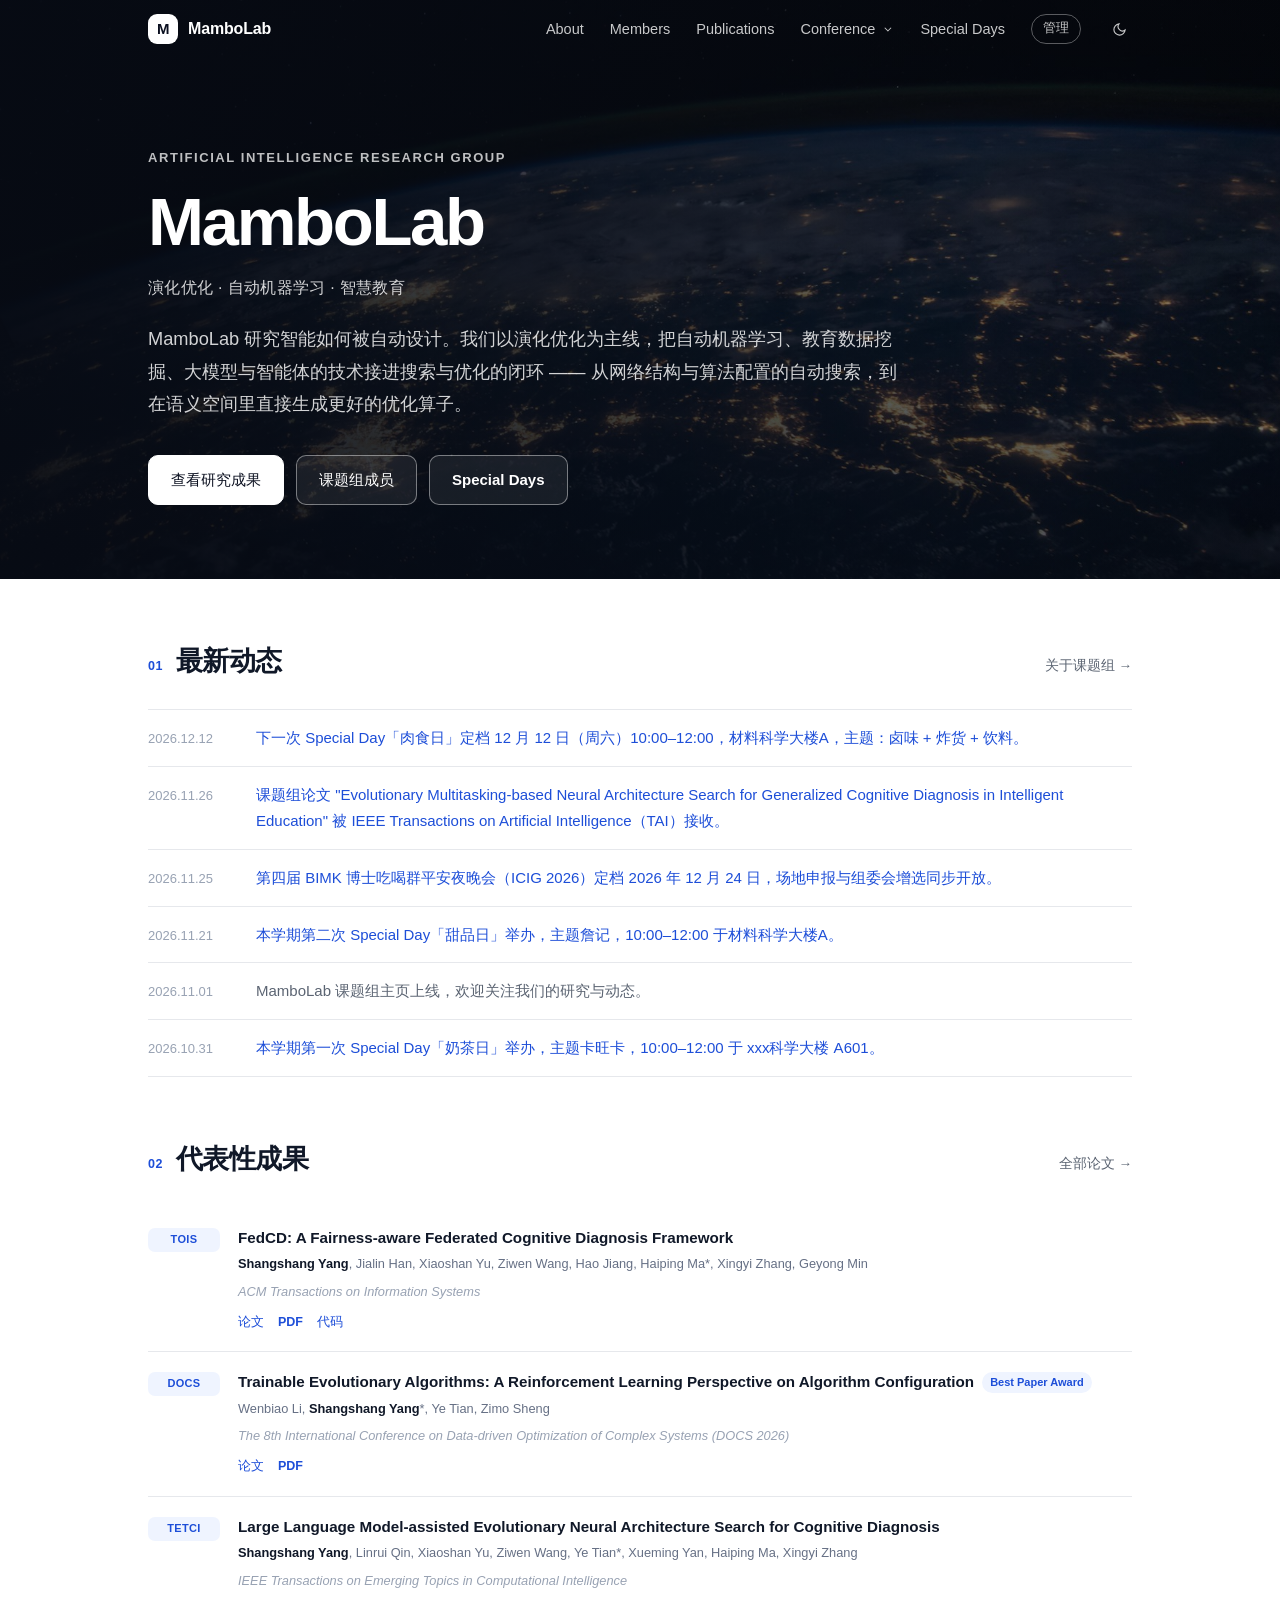
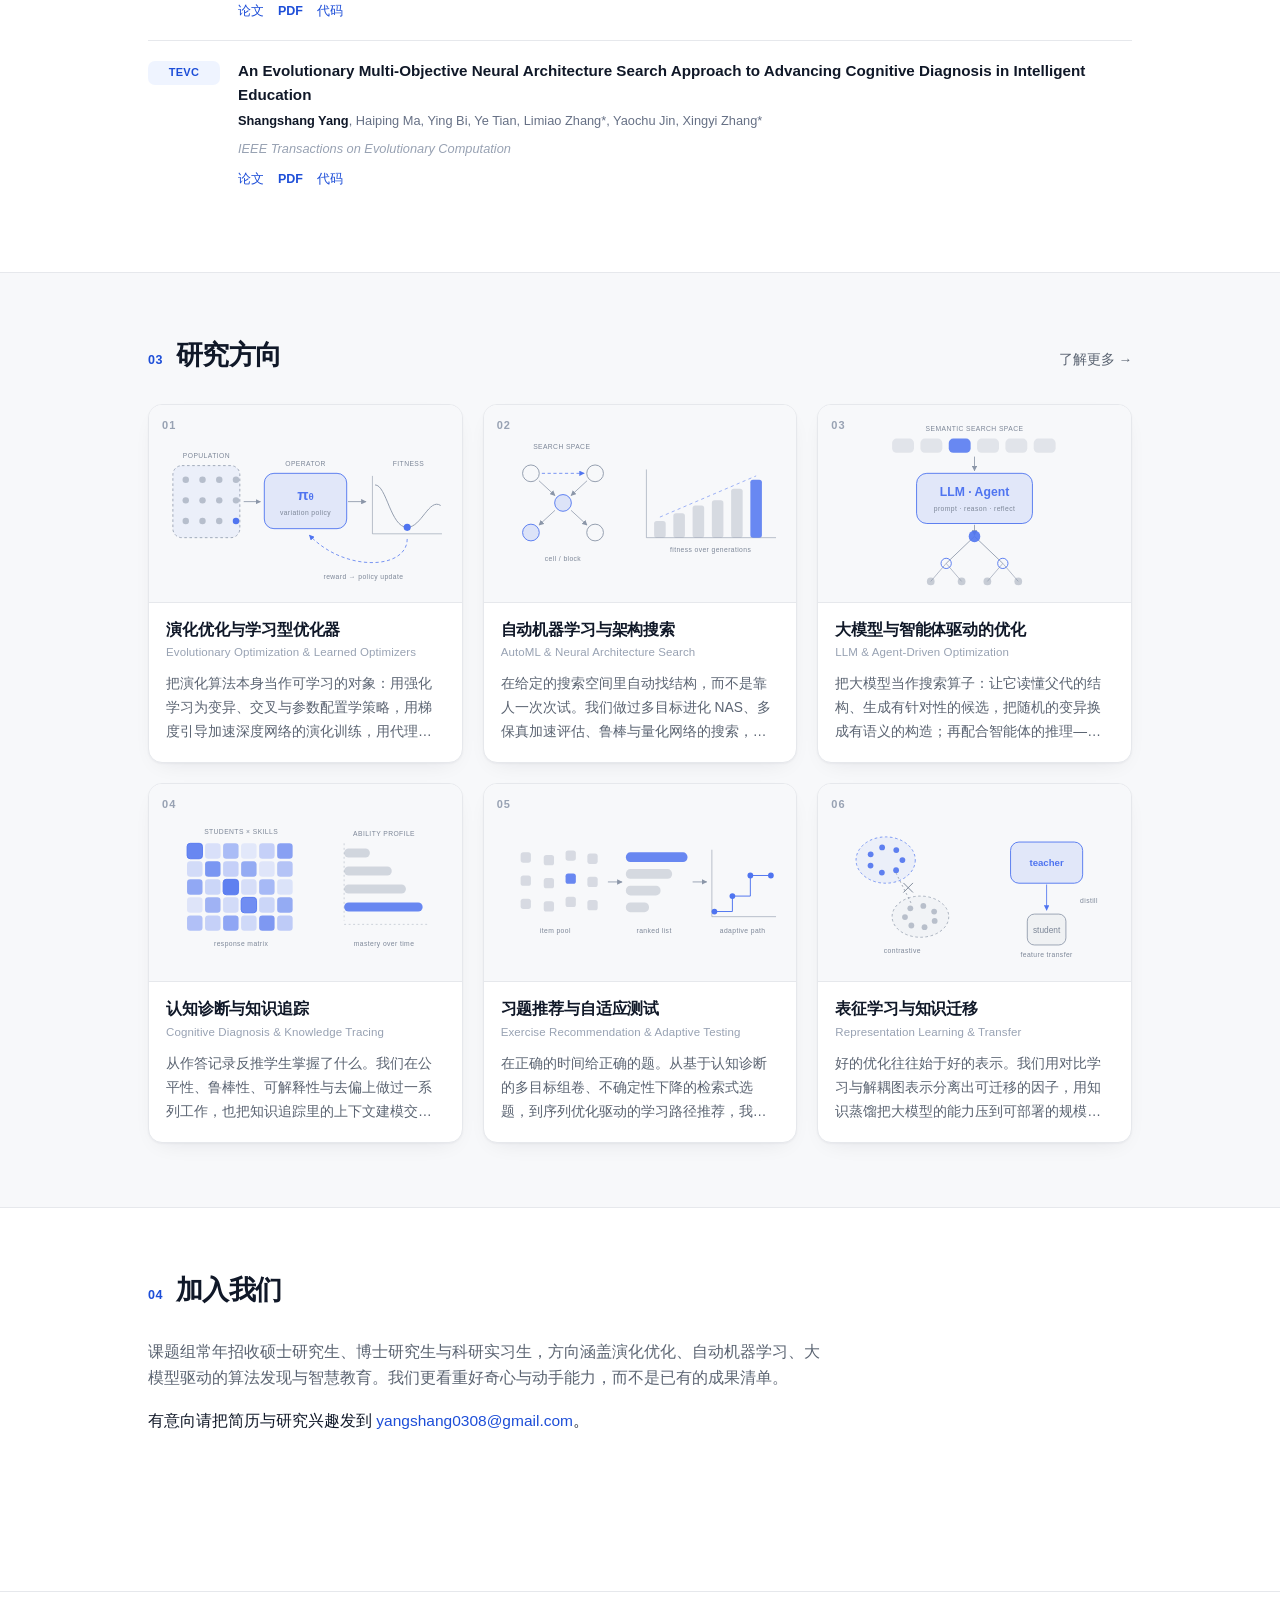
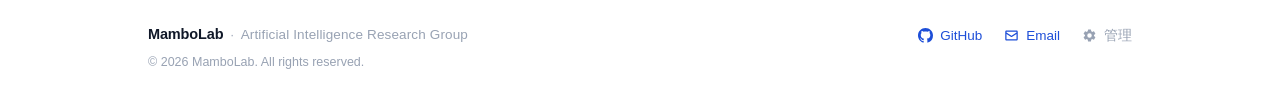
==== commit 890a1017: "更新站点内容" ====
--- a/index.html
+++ b/index.html
@@ -5,7 +5,7 @@
 <meta name="viewport" content="width=device-width, initial-scale=1">
 <title>MamboLab · Artificial Intelligence Research Group</title>
 <meta name="description" content="MamboLab 人工智能研究组 —— 演化优化、自动机器学习与智慧教育">
-<link rel="stylesheet" href="assets/style.css?v=20261125i">
+<link rel="stylesheet" href="assets/style.css?v=20261126c">
 <link rel="icon" href="data:image/svg+xml,<svg xmlns='http://www.w3.org/2000/svg' viewBox='0 0 100 100'><rect width='100' height='100' rx='22' fill='%23111'/><text x='50' y='68' font-size='54' font-family='sans-serif' font-weight='700' fill='%23fff' text-anchor='middle'>M</text></svg>">
 <script>try{var t=localStorage.getItem('ml-theme');if(t)document.documentElement.setAttribute('data-theme',t)}catch(e){}</script>
 </head>
@@ -24,7 +24,7 @@
         <div class="dd-menu" role="menu">
           <p class="dd-label">Conference · 系列活动</p>
           <a class="dd-item" href="conference.html" role="menuitem">
-            <span class="dd-item-t">Christmas Eve Banquet</span>
+            <span class="dd-item-t">ICIG 2026</span>
             <span class="dd-item-d">BIMK 博士吃喝群平安夜晚会 · 2023 起每年 12.24</span>
           </a>
           <p class="dd-more">更多活动筹备中</p>
@@ -119,6 +119,6 @@
 <script src="data/publications.js"></script>
 <script src="data/special-days.js"></script>
 <script src="assets/data-loader.js"></script>
-<script src="assets/app.js?v=20261125i"></script>
+<script src="assets/app.js?v=20261126c"></script>
 </body>
 </html>
--- a/assets/style.css
+++ b/assets/style.css
@@ -825,17 +825,85 @@
   padding: 74px 0 60px;
 }
 .cf-hero-bg { position: absolute; inset: 0; z-index: 0; pointer-events: none; }
-/* 各届主题背景：2026 冬夜蓝金 / 2025 翡翠湖 / 2024 酒红烛光 / 2023 森林绿 */
+/* 四届圣诞摄影：本地 WebP + 两层轻量飘雪，无需下载大体积 GIF。 */
 .cf-hero-bg img {
   position: absolute; inset: 0; width: 100%; height: 100%;
   object-fit: cover; object-position: center;
-  opacity: .92;
+  opacity: .94; filter: saturate(.92) brightness(.9);
+}
+.cf-y2026 .cf-hero-bg img { object-position: 64% center; }
+.cf-y2025 .cf-hero-bg img { object-position: 58% 48%; }
+.cf-y2024 .cf-hero-bg img { object-position: 66% center; }
+.cf-y2023 .cf-hero-bg img { object-position: 62% center; }
+.cf-snow, .cf-glow { position: absolute; pointer-events: none; }
+.cf-snow {
+  inset: -18% -6%; opacity: .48;
+  -webkit-mask-image: linear-gradient(90deg, rgba(0,0,0,.28), #000 76%);
+  mask-image: linear-gradient(90deg, rgba(0,0,0,.28), #000 76%);
+}
+.cf-snow-far {
+  background-image:
+    radial-gradient(circle, #fff 0 1px, transparent 1.5px),
+    radial-gradient(circle, #fff 0 1px, transparent 1.5px),
+    radial-gradient(circle, #fff 0 1px, transparent 1.5px),
+    radial-gradient(circle, #fff 0 1px, transparent 1.5px),
+    radial-gradient(circle, #fff 0 1px, transparent 1.5px),
+    radial-gradient(circle, #fff 0 1px, transparent 1.5px),
+    radial-gradient(circle, #fff 0 1px, transparent 1.5px),
+    radial-gradient(circle, #fff 0 1px, transparent 1.5px);
+  background-size: 263px 211px, 317px 277px, 191px 239px, 359px 193px,
+    227px 311px, 293px 257px, 173px 283px, 337px 223px;
+  background-position: 17px 31px, 71px 103px, 45px 17px, 126px 49px,
+    32px 137px, 94px 61px, 22px 81px, 153px 127px;
+}
+.cf-snow-near {
+  opacity: .6;
+  background-image:
+    radial-gradient(circle, rgba(255,255,255,.9) 0 1.5px, transparent 2px),
+    radial-gradient(circle, rgba(255,255,255,.85) 0 2px, transparent 2.5px),
+    radial-gradient(circle, rgba(255,255,255,.8) 0 1.5px, transparent 2px),
+    radial-gradient(circle, rgba(255,255,255,.9) 0 2px, transparent 2.5px),
+    radial-gradient(circle, rgba(255,255,255,.75) 0 1.5px, transparent 2px);
+  background-size: 397px 331px, 467px 379px, 331px 421px, 541px 347px, 439px 397px;
+  background-position: 101px 13px, 211px 141px, 53px 203px, 279px 43px, 31px 261px;
+}
+.cf-glow {
+  width: 380px; height: 380px; right: 5%; top: 8%; opacity: .22;
+  border-radius: 50%; background: #ffc875; filter: blur(90px);
+  mix-blend-mode: screen;
+}
+.cf-y2023 .cf-glow { background: #aadac5; opacity: .12; }
+.cf-y2024 .cf-glow { background: #ff9b50; opacity: .2; }
+.cf-y2025 .cf-glow { background: #ffe0a0; opacity: .17; }
+@media (prefers-reduced-motion: no-preference) {
+  .cf-snow-far { animation: cfSnowFall 27s linear -9s infinite; }
+  .cf-snow-near { animation: cfSnowFall 20s linear -13s infinite; }
+  .cf-glow { animation: cfGlowBreathe 7s ease-in-out infinite alternate; }
+  @keyframes cfSnowFall {
+    0% { transform: translate3d(-12px, -12%, 0); opacity: 0; }
+    12% { opacity: .46; }
+    86% { opacity: .46; }
+    100% { transform: translate3d(32px, 12%, 0); opacity: 0; }
+  }
+  @keyframes cfGlowBreathe {
+    from { opacity: .14; transform: scale(.96); }
+    to { opacity: .25; transform: scale(1.04); }
+  }
 }
 .cf-hero-bg::after {
   content: ""; position: absolute; inset: 0;
   background:
     linear-gradient(90deg, rgba(6, 9, 18, .9) 0%, rgba(6, 9, 18, .66) 42%, rgba(6, 9, 18, .3) 100%),
     linear-gradient(180deg, rgba(6, 9, 18, .18) 0%, rgba(6, 9, 18, .55) 100%);
+}
+@media (max-width: 640px) {
+  .cf-hero-bg img { object-position: 68% center; }
+  .cf-hero-bg::after {
+    background: linear-gradient(90deg, rgba(6,9,18,.82), rgba(6,9,18,.42)),
+      linear-gradient(180deg, rgba(6,9,18,.28), rgba(6,9,18,.66));
+  }
+  .cf-snow-near { opacity: .38; }
+  .cf-glow { right: -30%; }
 }
 .cf-y2024 { background-color: #2a0f18; }
 .cf-y2025 { background-color: #07262c; }
@@ -936,6 +1004,7 @@
   color: var(--faint); white-space: nowrap;
 }
 .cf-tabs-hint { margin-left: auto; font-size: 12.5px; color: var(--muted); white-space: nowrap; }
+.cf-tabs-hint + .cf-views-pill { margin-left: 0; }
 
 .cf-year { position: relative; }
 .cf-year-btn {
@@ -977,35 +1046,65 @@
 .cf-year-opt.on b { color: var(--accent); }
 .cf-year-opt.on .cf-year-s { color: var(--accent); }
 
-.cf-intro { max-width: 54em; font-size: 15px; color: var(--fg-soft); margin: 36px 0 0; }
+.cf-intro {
+  max-width: 62em; margin: 38px 0 0; padding-left: 16px;
+  border-left: 2px solid color-mix(in srgb, var(--accent) 42%, var(--line));
+  font-size: 15.5px; line-height: 1.95; color: var(--fg-soft); text-wrap: pretty;
+}
 
 /* 关键信息 */
-.cf-kpis { display: grid; grid-template-columns: repeat(4, 1fr); gap: 12px; margin: 22px 0 6px; }
+.cf-kpis { display: grid; grid-template-columns: repeat(4, 1fr); gap: 12px; margin: 26px 0 8px; }
 .cf-kpi {
+  position: relative; overflow: hidden;
   border: 1px solid var(--line); border-radius: var(--radius-sm);
-  background: var(--bg-soft); padding: 15px 17px;
-}
-.cf-kpi .k { display: block; font-size: 11px; letter-spacing: .1em; text-transform: uppercase; color: var(--faint); }
-.cf-kpi strong { display: block; font-size: 19px; font-weight: 650; margin: 5px 0 3px; letter-spacing: -.01em; }
-.cf-kpi em { font-style: normal; font-size: 12.5px; color: var(--muted); line-height: 1.5; display: block; }
+  background: var(--bg-soft); padding: 18px 20px 17px;
+  transition: border-color .18s, background .18s;
+}
+.cf-kpi::before {
+  content: ""; position: absolute; left: 0; top: 17px; bottom: 17px; width: 2px;
+  background: color-mix(in srgb, var(--accent) 32%, transparent); border-radius: 2px;
+}
+.cf-kpi:hover { border-color: color-mix(in srgb, var(--accent) 25%, var(--line)); background: var(--bg); }
+.cf-kpi .k { display: block; font-size: 10.5px; letter-spacing: .13em; text-transform: uppercase; color: var(--faint); }
+.cf-kpi strong { display: block; font-size: 19px; font-weight: 650; margin: 6px 0 4px; letter-spacing: -.015em; line-height: 1.45; }
+.cf-kpi em { font-style: normal; font-size: 12.5px; line-height: 1.65; color: var(--muted); display: block; text-wrap: pretty; }
 
 /* 区块 */
-.cf-sec { padding: 46px 0 6px; }
-.cf-sec + .cf-sec { border-top: 1px solid var(--line); }
-.cf-sec .section-head { margin-bottom: 24px; }
-.cf-note { font-size: 12.5px; color: var(--faint); font-weight: 400; }
-
-.cf-split { display: grid; grid-template-columns: 1.05fr .95fr; gap: 44px; align-items: start; }
-.cf-lead p { font-size: 15.5px; line-height: 1.88; color: var(--fg-soft); }
-.cf-hostnote { font-size: 13px; color: var(--faint); margin-bottom: 0; }
-.cf-dates { border-top: 1px solid var(--line); }
+.cf-sec { padding: 52px 0 10px; }
+.cf-sec + .cf-sec { margin-top: 32px; border-top: 1px solid var(--line); }
+.cf-sec .section-head { margin-bottom: 26px; gap: 10px 18px; }
+.cf-sec .section-head h2 { letter-spacing: -.025em; }
+.cf-note { max-width: 54ch; font-size: 12.5px; line-height: 1.75; color: var(--faint); font-weight: 400; text-wrap: pretty; }
+
+.cf-split { display: grid; grid-template-columns: minmax(0, 1.1fr) minmax(340px, .9fr); gap: 48px; align-items: start; }
+.cf-lead {
+  min-width: 0; padding: 3px 0 2px 24px;
+  border-left: 1px solid color-mix(in srgb, var(--accent) 24%, var(--line));
+}
+.cf-lead > p:not(.cf-kicker):not(.cf-hostnote) {
+  margin: 0; max-width: 37em; font-size: 16px; line-height: 2.02;
+  letter-spacing: .015em; color: var(--fg-soft); text-align: left; text-wrap: pretty;
+}
+.cf-kicker {
+  display: flex; align-items: baseline; gap: 10px; margin: 0 0 13px;
+  font-size: 12px; font-weight: 650; letter-spacing: .08em; color: var(--fg);
+}
+.cf-kicker span { font-size: 10.5px; font-weight: 500; letter-spacing: .13em; text-transform: uppercase; color: var(--faint); }
+.cf-hostnote {
+  display: grid; grid-template-columns: auto 1fr; gap: 4px 12px; align-items: baseline;
+  max-width: 42em; margin: 22px 0 0; padding-top: 17px; border-top: 1px solid var(--line);
+  font-size: 12.5px; line-height: 1.8; color: var(--muted); text-wrap: pretty;
+}
+.cf-hostnote span { font-size: 10.5px; font-weight: 600; letter-spacing: .09em; color: var(--faint); white-space: nowrap; }
+.cf-dates { padding: 0 20px; border: 1px solid var(--line); border-radius: var(--radius); background: var(--bg-soft); }
 .cf-date-row {
-  display: grid; grid-template-columns: 1fr auto; gap: 3px 16px;
-  padding: 12px 0; border-bottom: 1px solid var(--line); align-items: baseline;
-}
-.cf-date-k { font-size: 14px; font-weight: 550; }
-.cf-date-v { font-size: 14px; font-weight: 650; color: var(--accent); text-align: right; white-space: nowrap; }
-.cf-date-n { grid-column: 1 / -1; font-size: 12.5px; color: var(--faint); }
+  display: grid; grid-template-columns: minmax(0, 1fr) auto; gap: 4px 16px;
+  padding: 15px 0; border-bottom: 1px solid var(--line); align-items: baseline;
+}
+.cf-date-row:last-child { border-bottom: 0; }
+.cf-date-k { font-size: 12px; letter-spacing: .035em; color: var(--muted); }
+.cf-date-v { font-size: 14px; font-weight: 650; color: var(--fg); text-align: right; white-space: nowrap; }
+.cf-date-n { grid-column: 1 / -1; font-size: 12.5px; line-height: 1.7; color: var(--faint); text-wrap: pretty; }
 
 /* 组委会：分组（荣誉主席 / 组织主席 / 组委会成员），卡片内照片居右、姓名介绍居左 */
 .cf-cgroup + .cf-cgroup { margin-top: 24px; }
@@ -1018,7 +1117,7 @@
   border: 1px solid var(--line); border-radius: var(--radius); padding: 18px 20px; background: var(--bg);
 }
 .cf-chair-info { min-width: 0; flex: 1; }
-/* 方形相框，完整显示人像（contain），不裁头不裁肩 */
+/* 竖版相框，照片已按人物边界裁为近 4:5；完整显示，不裁头不裁肩 */
 .cf-portrait {
   flex: none; width: 96px; height: 116px; border-radius: 10px; overflow: hidden;
   border: 1px solid var(--line); background: var(--bg-soft);
@@ -1031,7 +1130,8 @@
 }
 .cf-role { font-size: 11px; letter-spacing: .07em; text-transform: uppercase; color: var(--faint); margin: 0 0 6px; }
 .cf-name { font-size: 18px; font-weight: 650; margin: 0 0 9px; letter-spacing: -.01em; }
-.cf-tags { list-style: none; margin: 0; padding: 0; display: grid; gap: 3px; font-size: 13px; color: var(--muted); }
+.cf-tags { list-style: none; margin: 0; padding: 0; display: grid; gap: 5px; font-size: 13px; line-height: 1.7; color: var(--muted); }
+.cf-tags li { text-wrap: pretty; }
 .cf-comm { margin-top: 26px; padding-top: 18px; border-top: 1px dashed var(--line); }
 .cf-comm-t {
   margin: 0 0 12px; font-size: 14px; font-weight: 650; display: flex; align-items: baseline; gap: 10px;
@@ -1043,9 +1143,10 @@
 /* 议程 */
 .cf-prog { list-style: none; margin: 0; padding: 0; border-top: 1px solid var(--line); }
 .cf-prog li {
-  display: grid; grid-template-columns: 40px 1fr auto; gap: 16px; align-items: baseline;
-  padding: 13px 0; border-bottom: 1px solid var(--line);
-}
+  display: grid; grid-template-columns: 40px minmax(0, 1fr) minmax(180px, auto); gap: 16px; align-items: baseline;
+  padding: 16px 0; border-bottom: 1px solid var(--line);
+}
+.cf-prog li:last-child { border-bottom: 0; }
 .cf-prog-n { font-size: 12px; color: var(--faint); font-variant-numeric: tabular-nums; }
 .cf-prog-t { font-size: 15px; font-weight: 550; }
 .cf-prog-en {
@@ -1069,6 +1170,26 @@
 .cf-sp-tier-head h3 { display: inline-flex; align-items: center; gap: 7px; margin: 0; font-size: 16px; font-weight: 650; }
 .cf-sp-tier-head h3 .cf-diamond { width: 21px; height: 21px; color: #5d7fa9; }
 html[data-theme="dark"] .cf-sp-tier-head h3 .cf-diamond { color: #b9cbe6; }
+.cf-sp-gold .cf-sp-tier-head h3 { color: #a06b17; }
+.cf-sp-gold .cf-sp-tier-head h3 .cf-diamond { color: #bd8a2c; }
+.cf-sp-gold .is-open { background: color-mix(in srgb, #f7e9b2 12%, var(--bg-soft)); border-color: #dac593; }
+.cf-sp-gold .cf-sp-badge { color: #b6872d; }
+.cf-sp-silver .cf-sp-tier-head h3 { color: #687586; }
+.cf-sp-silver .cf-sp-tier-head h3 .cf-diamond { color: #8593a4; }
+.cf-sp-silver .is-open { background: color-mix(in srgb, #cdd7e2 13%, var(--bg-soft)); border-color: #bcc6d1; }
+.cf-sp-silver .cf-sp-badge { color: #8492a4; }
+html[data-theme="dark"] .cf-sp-gold .cf-sp-tier-head h3 { color: #e2c182; }
+html[data-theme="dark"] .cf-sp-gold .cf-sp-tier-head h3 .cf-diamond,
+html[data-theme="dark"] .cf-sp-gold .cf-sp-badge { color: #d6b264; }
+html[data-theme="dark"] .cf-sp-silver .cf-sp-tier-head h3 { color: #bac7d5; }
+html[data-theme="dark"] .cf-sp-silver .cf-sp-tier-head h3 .cf-diamond,
+html[data-theme="dark"] .cf-sp-silver .cf-sp-badge { color: #aab8c9; }
+.cf-sp-tier:has(.is-open) .cf-sp-grid { grid-template-columns: minmax(0, 280px); }
+.cf-sp-tier:has(.is-open) .cf-sp { padding: 18px 22px; }
+.cf-sp.is-open .cf-sp-badge { width: 36px; height: 36px; }
+.cf-sp.is-open .cf-sp-badge .cf-diamond { width: 32px; height: 32px; }
+.cf-sp.is-open .cf-sp-name { margin: 5px 0 0; font-size: 14px; color: var(--fg-soft); }
+.cf-sp-note { margin: 0; font-size: 12px; line-height: 1.7; color: var(--faint); }
 .cf-sp-tier-head span { font-size: 12px; letter-spacing: .08em; text-transform: uppercase; color: var(--faint); }
 .cf-sp-grid { display: grid; grid-template-columns: repeat(4, 1fr); gap: 14px; align-items: start; }
 .cf-sp {
@@ -1154,7 +1275,7 @@
   padding: 10px 0; border-bottom: 1px solid var(--line);
 }
 .cf-menu-row dt { font-size: 12.5px; color: var(--faint); }
-.cf-menu-row dd { margin: 0; font-size: 14px; color: var(--fg-soft); }
+.cf-menu-row dd { margin: 0; font-size: 14px; line-height: 1.85; color: var(--fg-soft); text-wrap: pretty; }
 
 /* 图片 */
 .cf-photos { display: grid; grid-template-columns: repeat(2, 1fr); gap: 16px; }
@@ -1166,27 +1287,77 @@
   transition: transform .2s var(--ease), box-shadow .2s var(--ease);
 }
 .cf-photo a:hover img { transform: translateY(-2px); box-shadow: var(--shadow-lift); }
-.cf-photo figcaption { margin-top: 7px; font-size: 12.5px; color: var(--faint); }
+.cf-photo figcaption {
+  margin-top: 9px; font-size: 12.5px; line-height: 1.7; color: var(--muted);
+  display: flex; align-items: center; justify-content: space-between; gap: 12px;
+}
+.cf-cap-text { min-width: 0; text-wrap: pretty; }
+
+/* 点赞按钮（照片右下角） */
+.cf-like {
+  flex: none; display: inline-flex; align-items: center; gap: 6px;
+  font-family: inherit; font-size: 12.5px; font-weight: 600; cursor: pointer;
+  padding: 5px 13px 5px 10px; border-radius: 999px; color: var(--muted);
+  background: var(--pill); border: 1px solid var(--line);
+  transition: color .15s, border-color .15s, background .15s, transform .12s var(--ease);
+}
+.cf-like:hover { color: #e0435f; border-color: color-mix(in srgb, #e0435f 42%, var(--line)); background: color-mix(in srgb, #e0435f 7%, var(--bg)); }
+.cf-like:active { transform: scale(.94); }
+.cf-like.on { color: #e0435f; border-color: color-mix(in srgb, #e0435f 48%, var(--line)); background: color-mix(in srgb, #e0435f 10%, var(--bg)); }
+.cf-heart { width: 14px; height: 14px; fill: none; stroke: currentColor; stroke-width: 1.7; }
+.cf-like.on .cf-heart { fill: #e0435f; stroke: #e0435f; }
+.cf-like-n { font-variant-numeric: tabular-nums; min-width: 1ch; }
+
+/* 届次吸顶条上的浏览量 */
+.cf-views-pill {
+  margin-left: auto; display: inline-flex; align-items: baseline; gap: 6px; white-space: nowrap;
+  font-size: 12px; color: var(--faint);
+  padding: 4px 12px; border-radius: 999px; background: var(--pill); border: 1px solid var(--line);
+}
+.cf-views-pill b { font-size: 13px; color: var(--fg-soft); font-variant-numeric: tabular-nums; }
 
 /* 目标与增选 */
-.cf-goals { margin: 0; padding-left: 1.15em; color: var(--fg-soft); font-size: 15px; }
-.cf-goals li { margin-bottom: 7px; }
+.cf-goals {
+  list-style: none; margin: 0; padding: 0; counter-reset: goal;
+  display: grid; grid-template-columns: repeat(2, minmax(0, 1fr)); gap: 12px;
+}
+.cf-goals li {
+  counter-increment: goal; position: relative; min-width: 0;
+  padding: 19px 22px 19px 64px; border: 1px solid var(--line); border-radius: var(--radius-sm);
+  background: var(--bg-soft); color: var(--fg-soft); font-size: 14.5px; line-height: 1.85;
+  text-wrap: pretty;
+}
+.cf-goals li::before {
+  content: counter(goal, decimal-leading-zero); position: absolute; left: 22px; top: 22px;
+  font-size: 11px; line-height: 1; font-weight: 650; letter-spacing: .03em;
+  color: var(--accent); font-variant-numeric: tabular-nums;
+}
 .cf-call {
-  border: 1px solid color-mix(in srgb, var(--accent) 24%, var(--line));
-  background: var(--accent-soft); border-radius: var(--radius); padding: 24px 26px;
-}
-.cf-call-t { font-weight: 650; font-size: 15px; color: var(--accent); margin-bottom: 8px; }
-.cf-call p { font-size: 14.5px; color: var(--fg-soft); }
-.cf-call p:last-of-type { margin-bottom: 0; }
-.cf-steps { display: flex; flex-wrap: wrap; gap: 9px; list-style: none; margin: 16px 0 0; padding: 0; counter-reset: cfs; }
+  border: 1px solid color-mix(in srgb, var(--accent) 20%, var(--line));
+  background: color-mix(in srgb, var(--accent-soft) 56%, var(--bg));
+  border-radius: var(--radius); padding: 28px 30px 26px;
+}
+.cf-call-t {
+  margin-bottom: 11px; font-size: 11px; font-weight: 650;
+  letter-spacing: .12em; text-transform: uppercase; color: var(--accent);
+}
+.cf-call > p:not(.cf-call-t) {
+  max-width: 62em; margin: 0; font-size: 15px; line-height: 1.95;
+  color: var(--fg-soft); text-wrap: pretty;
+}
+.cf-steps {
+  display: grid; grid-template-columns: repeat(3, minmax(0, 1fr)); gap: 12px;
+  list-style: none; margin: 24px 0 0; padding: 0; counter-reset: cfs;
+}
 .cf-steps li {
-  counter-increment: cfs; position: relative; padding: 6px 14px 6px 32px;
-  background: var(--bg); border: 1px solid var(--line); border-radius: 999px; font-size: 13px;
+  counter-increment: cfs; position: relative; min-width: 0;
+  padding: 15px 16px 15px 43px; background: var(--bg); border: 1px solid var(--line);
+  border-radius: var(--radius-sm); font-size: 13px; line-height: 1.7; color: var(--fg-soft);
 }
 .cf-steps li::before {
-  content: counter(cfs); position: absolute; left: 9px; top: 50%; transform: translateY(-50%);
-  width: 16px; height: 16px; border-radius: 50%; display: grid; place-items: center;
-  background: var(--accent); color: #fff; font-size: 10.5px; font-weight: 700;
+  content: counter(cfs); position: absolute; left: 15px; top: 18px;
+  width: 18px; height: 18px; border-radius: 50%; display: grid; place-items: center;
+  background: var(--accent-soft); color: var(--accent); font-size: 10.5px; font-weight: 700;
 }
 
 /* 历届 */
@@ -1217,11 +1388,31 @@
   .cf-sec { padding-top: 38px; }
 }
 @media (max-width: 640px) {
+  .cf-intro { margin-top: 28px; padding-left: 12px; font-size: 14.5px; line-height: 1.9; }
+  .cf-split { gap: 28px; }
+  .cf-lead { padding-left: 16px; }
+  .cf-lead > p:not(.cf-kicker):not(.cf-hostnote) { font-size: 15px; line-height: 1.98; }
+  .cf-hostnote { grid-template-columns: 1fr; gap: 4px; }
+  .cf-dates { padding: 0 16px; }
+  .cf-date-row { padding: 14px 0; }
+  .cf-goals { grid-template-columns: 1fr; }
+  .cf-goals li { padding: 16px 18px 16px 54px; font-size: 14px; }
+  .cf-goals li::before { left: 18px; top: 20px; }
+  .cf-call { padding: 22px 20px; }
+  .cf-call > p:not(.cf-call-t) { font-size: 14.5px; line-height: 1.9; }
+  .cf-steps { grid-template-columns: 1fr; gap: 8px; margin-top: 20px; }
+  .cf-steps li { padding: 12px 14px 12px 43px; }
+  .cf-steps li::before { top: 15px; }
+  .cf-prog li { row-gap: 5px; }
+  .cf-prog-en { margin-left: 0; display: block; }
+  .cf-sec .section-head { align-items: flex-start; flex-direction: column; }
+  .cf-note { max-width: none; }
   .cf-hero-inner:has(.cf-cd) { grid-template-columns: 1fr; gap: 26px; }
   .cf-cd { max-width: 620px; justify-self: start; }
   .cf-tabs { padding: 10px 20px; gap: 10px; }
   .cf-tabs-label { display: none; }
   .cf-tabs-hint { font-size: 11.5px; overflow: hidden; text-overflow: ellipsis; }
+  .cf-views-pill { display: none; }
   .cf-year-cur b { font-size: 17px; }
   .cf-year-cur span { font-size: 11.5px; }
   .cf-cd-digits { gap: 8px; }
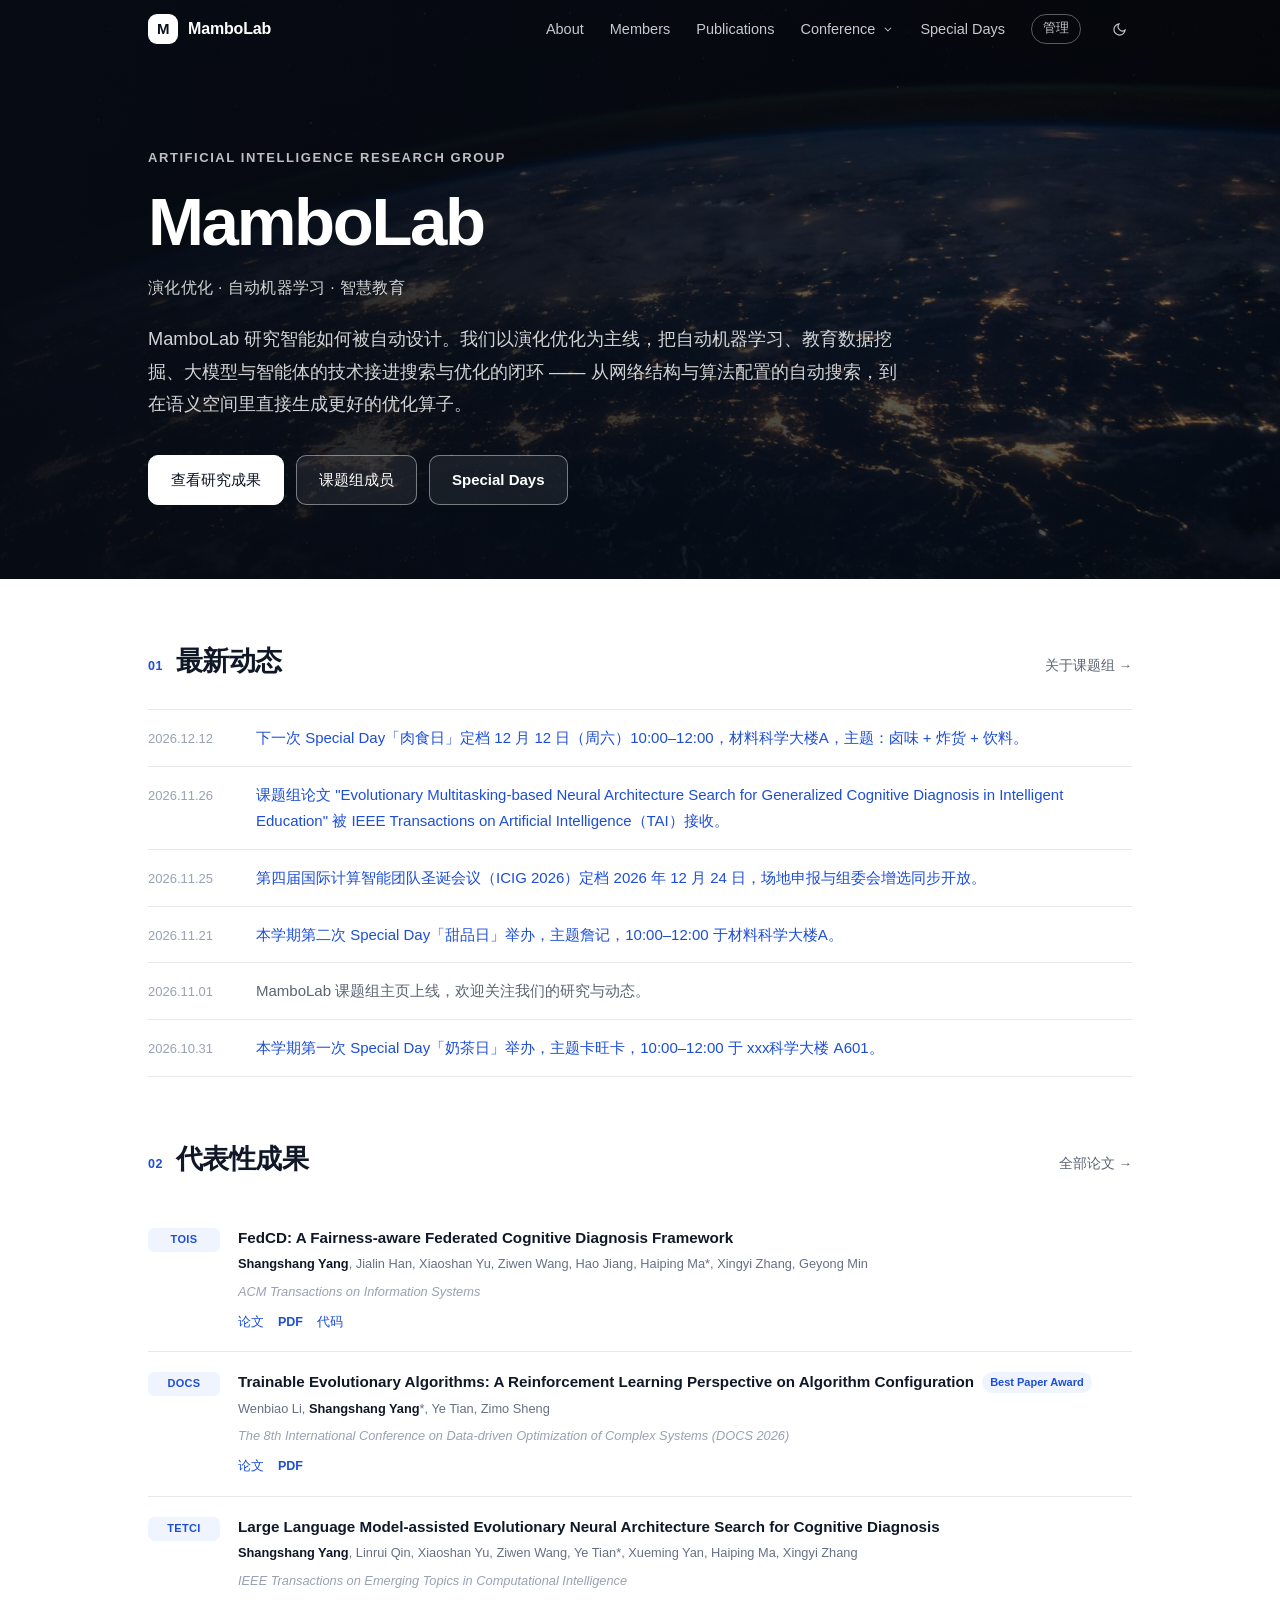
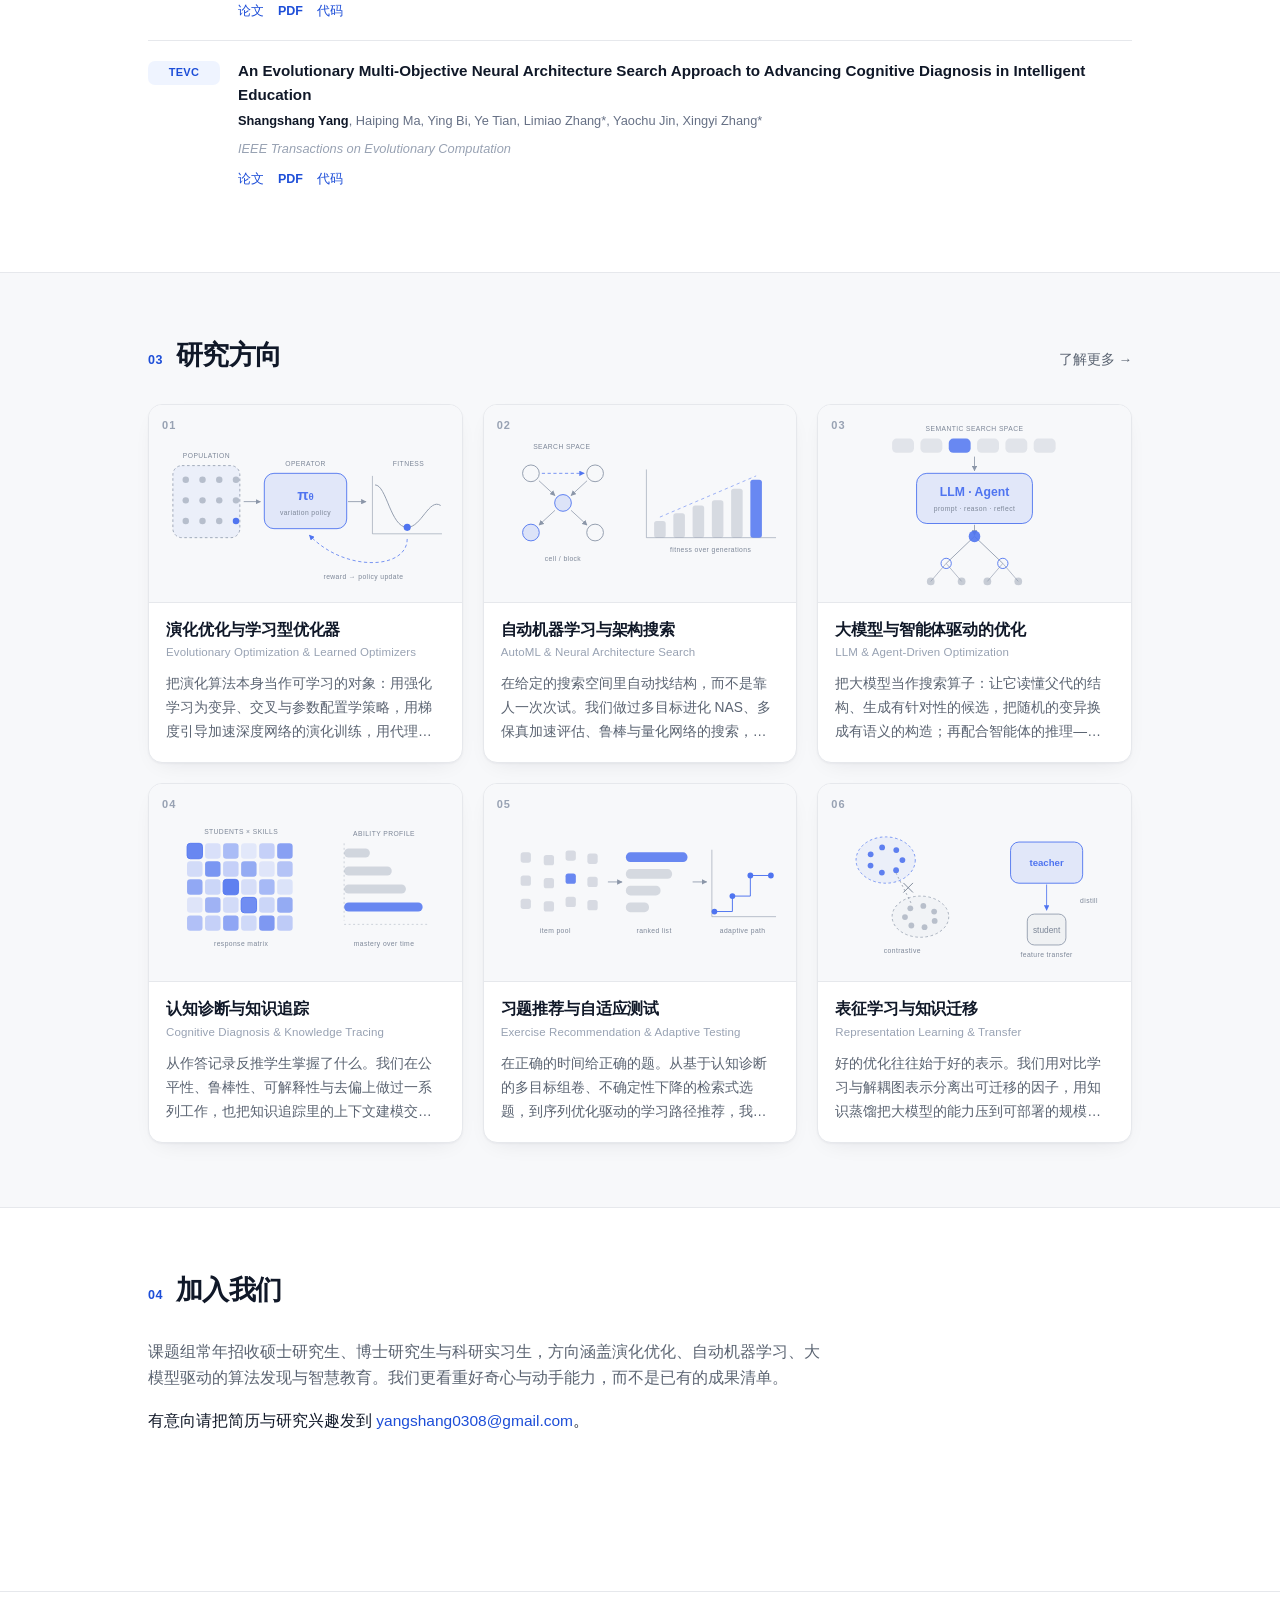
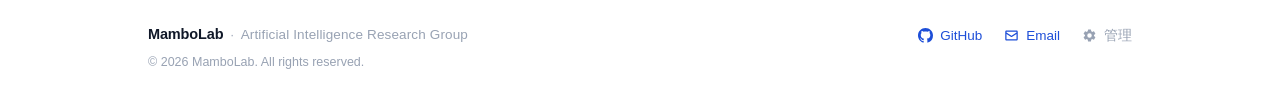
==== commit 98aba3d1: "更新站点内容" ====
--- a/index.html
+++ b/index.html
@@ -25,7 +25,7 @@
           <p class="dd-label">Conference · 系列活动</p>
           <a class="dd-item" href="conference.html" role="menuitem">
             <span class="dd-item-t">ICIG 2026</span>
-            <span class="dd-item-d">BIMK 博士吃喝群平安夜晚会 · 2023 起每年 12.24</span>
+            <span class="dd-item-d">国际计算智能团队圣诞会议 · 自 2023 年起每年 12.24</span>
           </a>
           <p class="dd-more">更多活动筹备中</p>
         </div>
